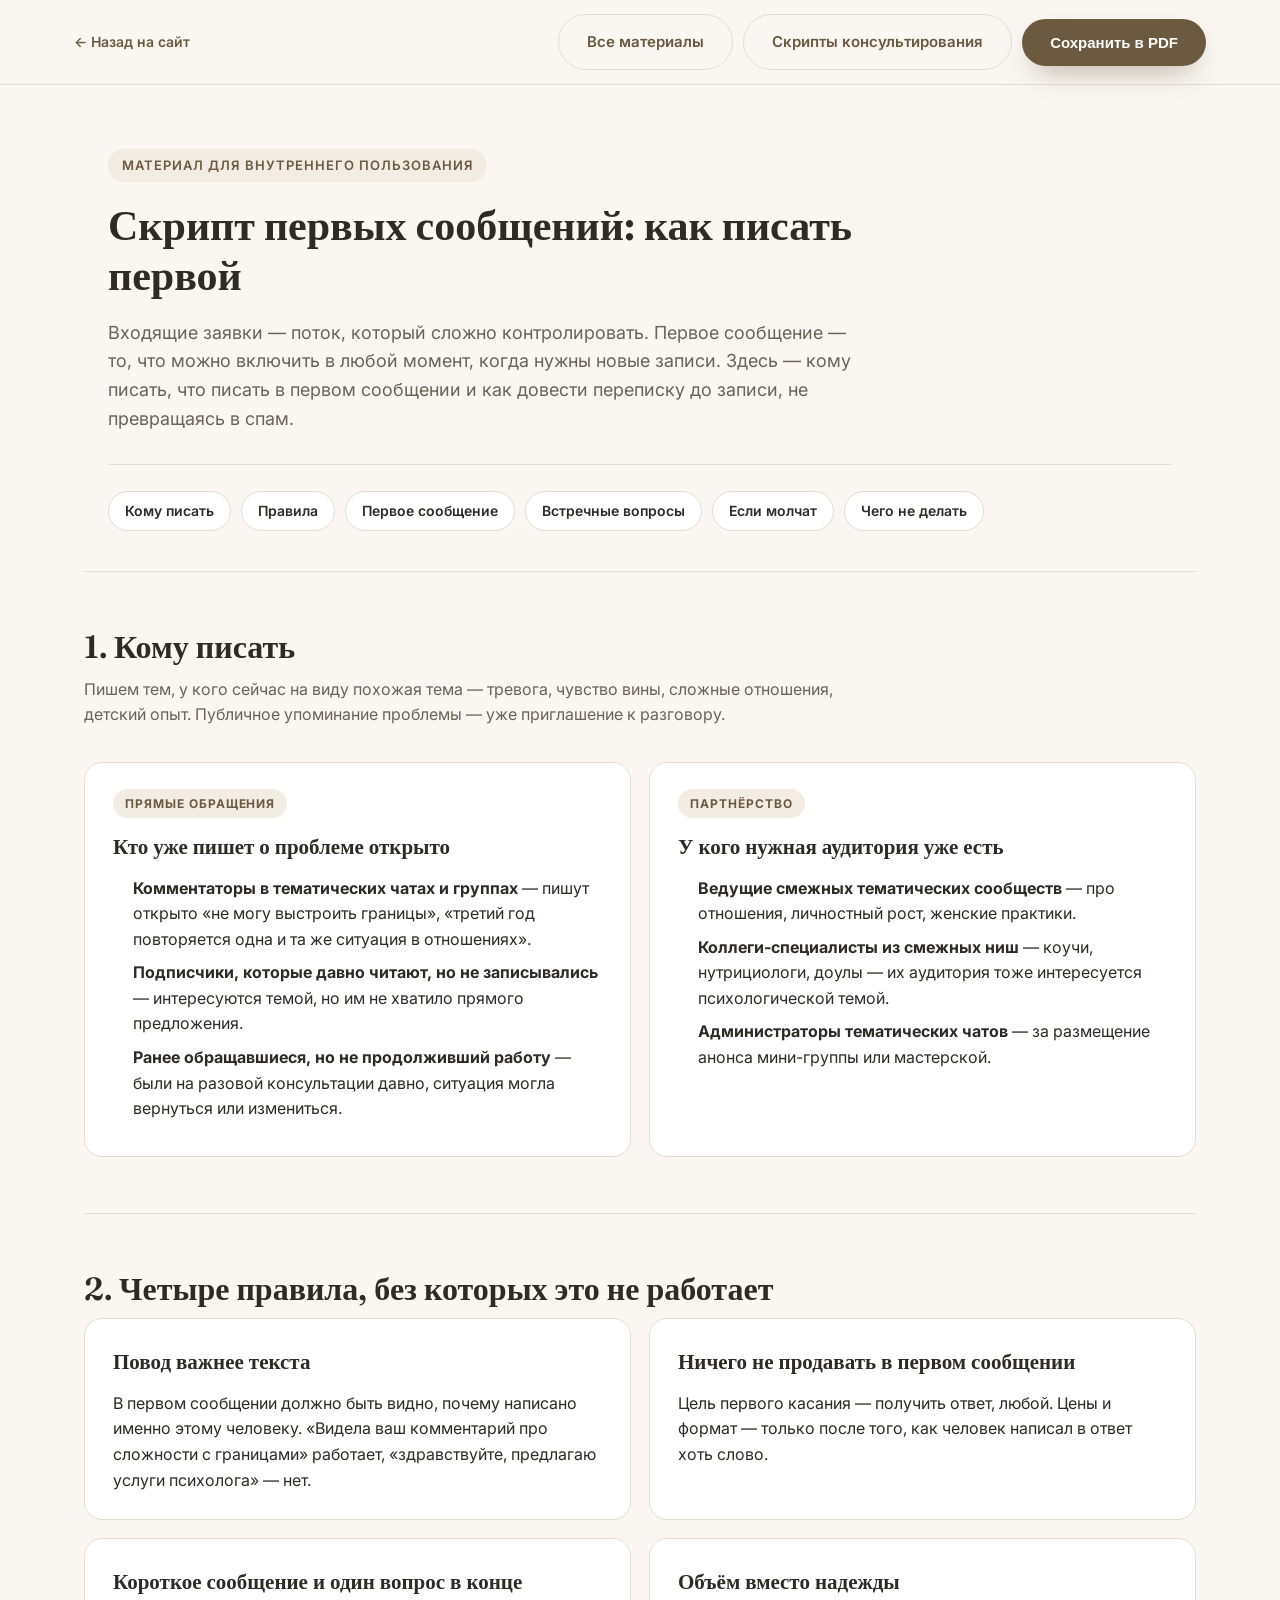
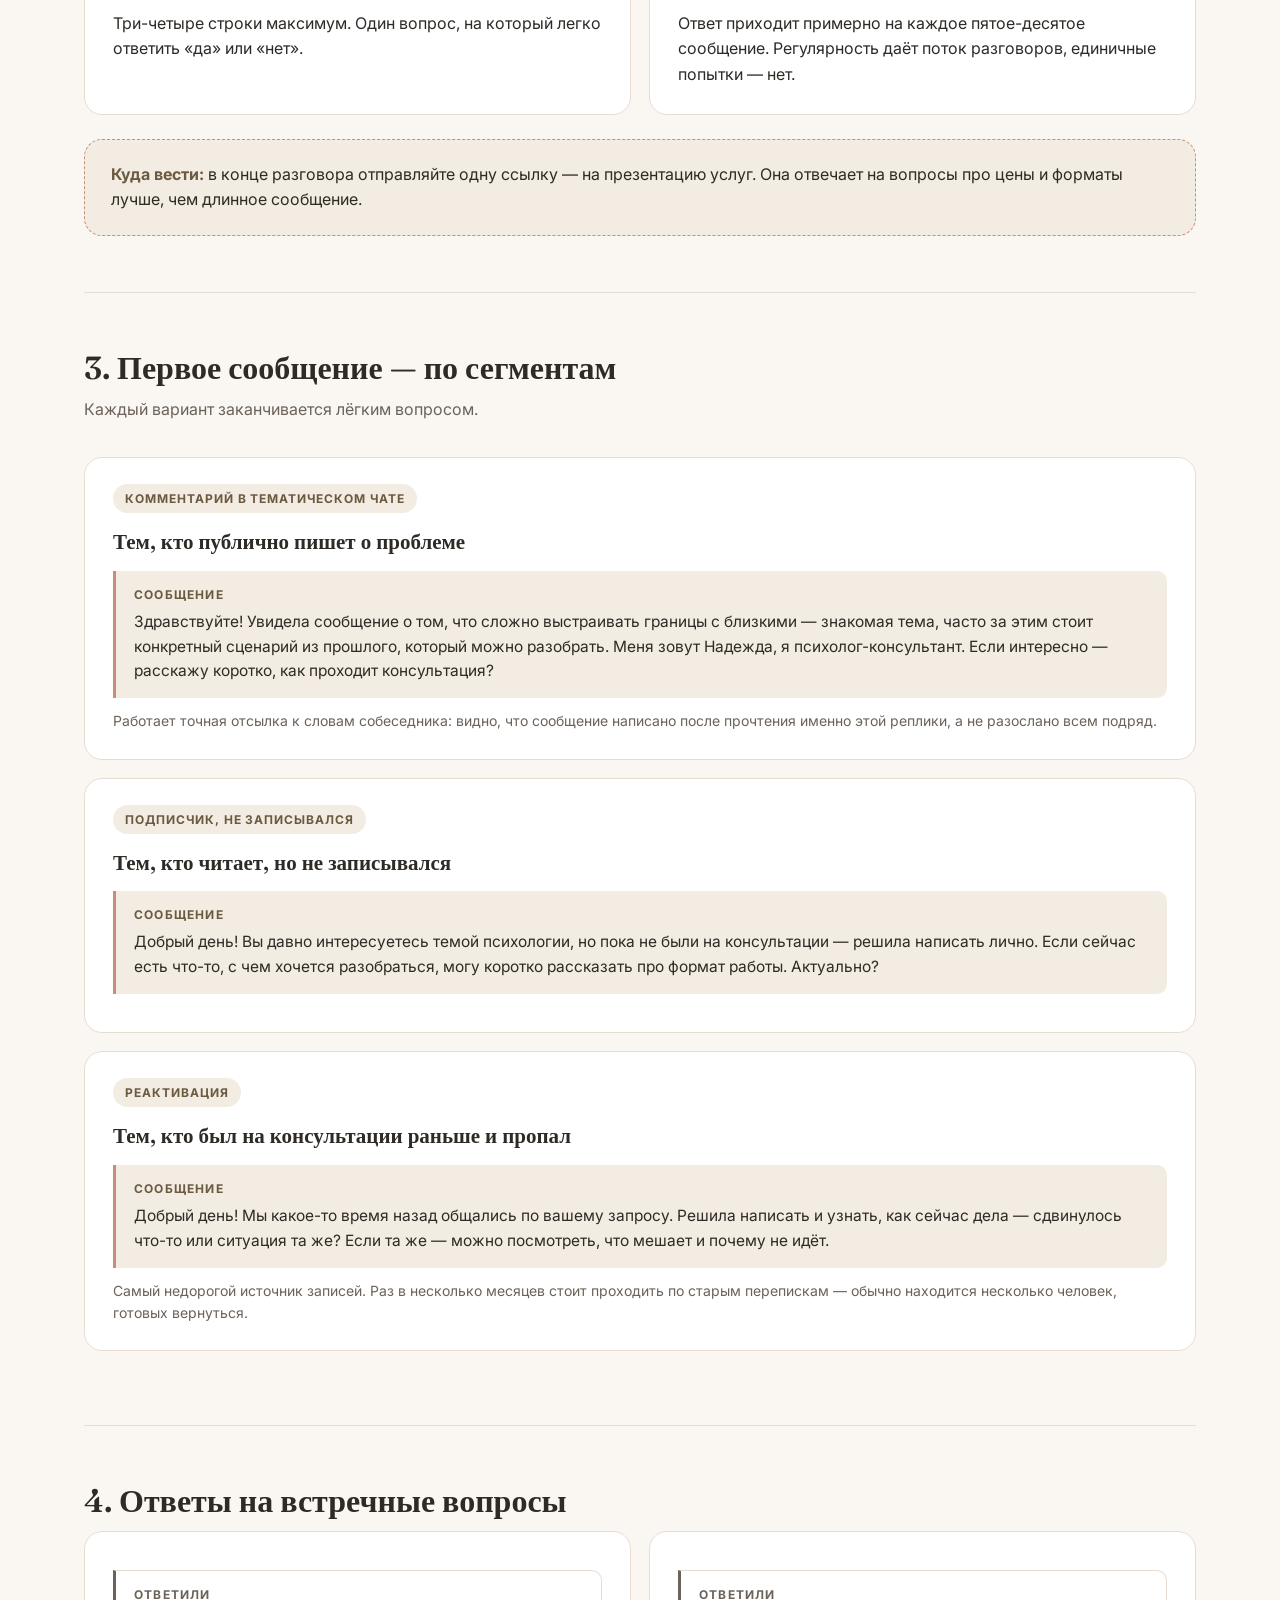
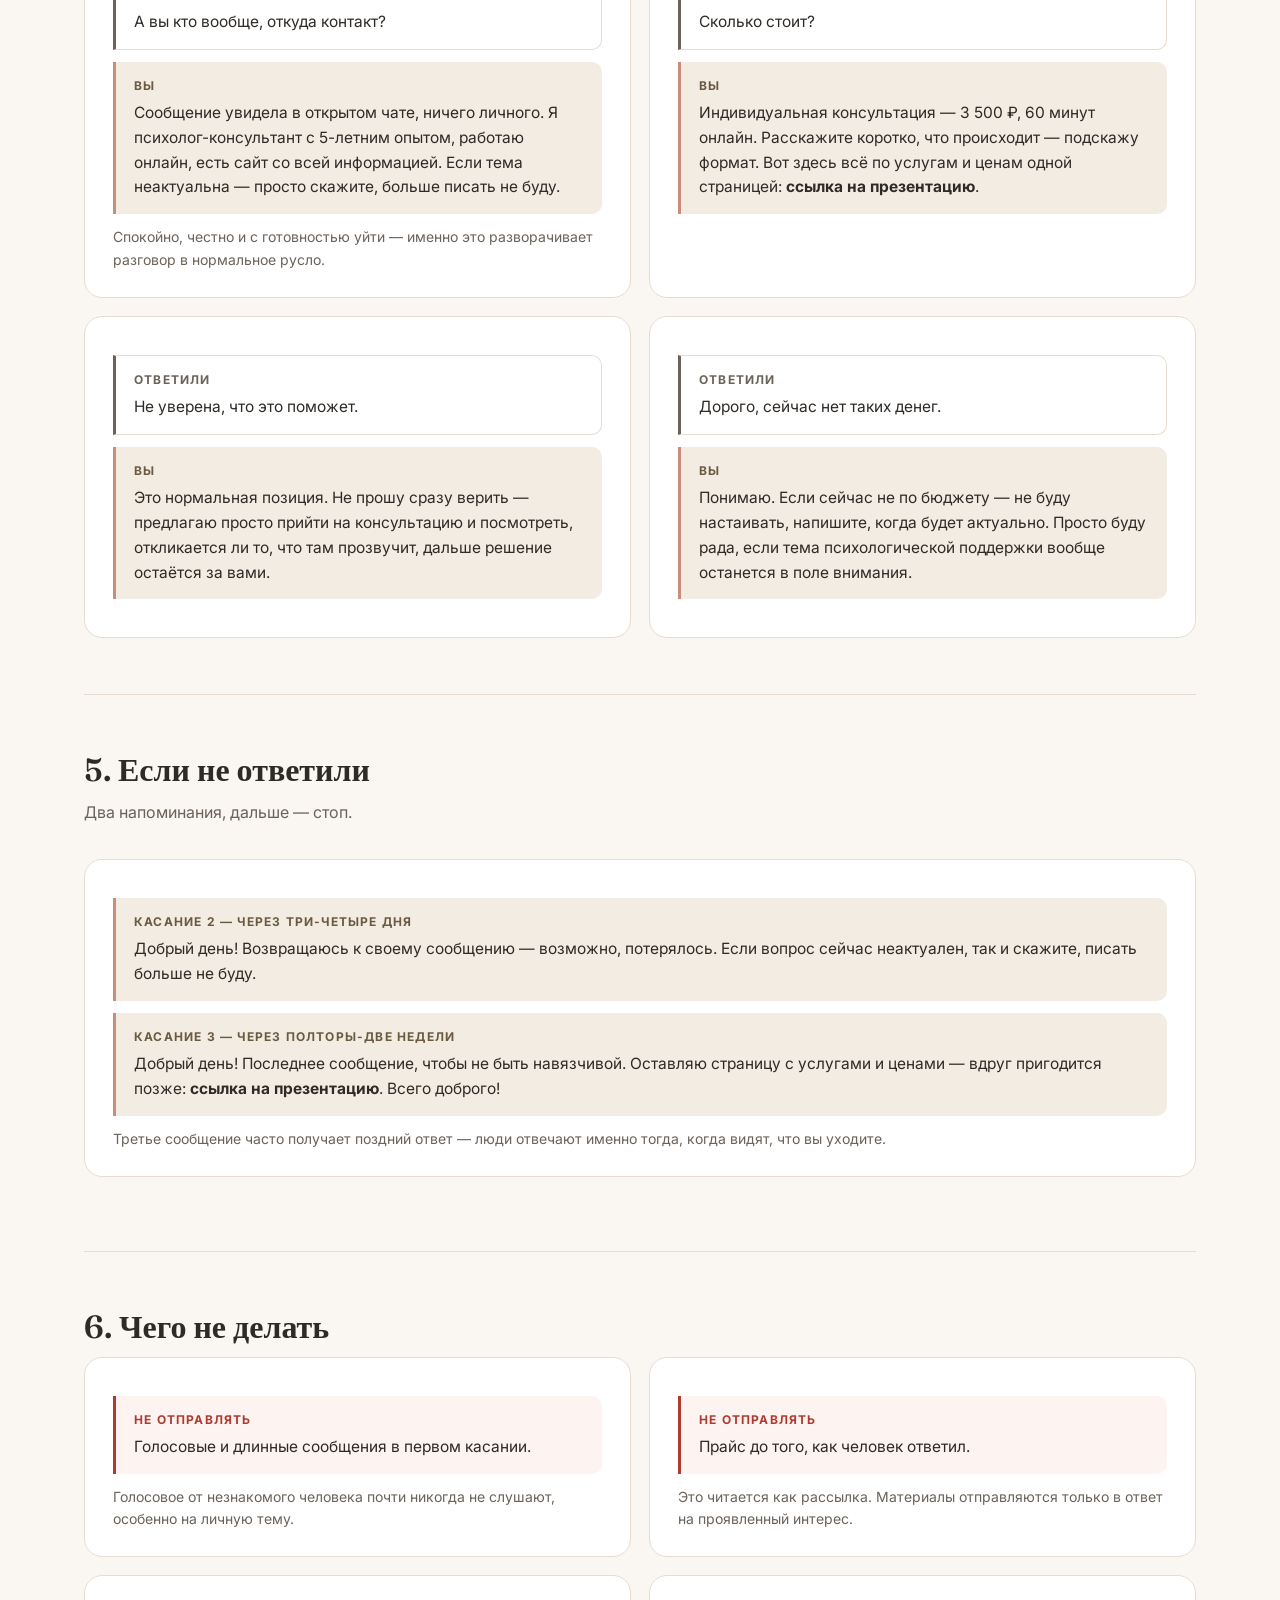
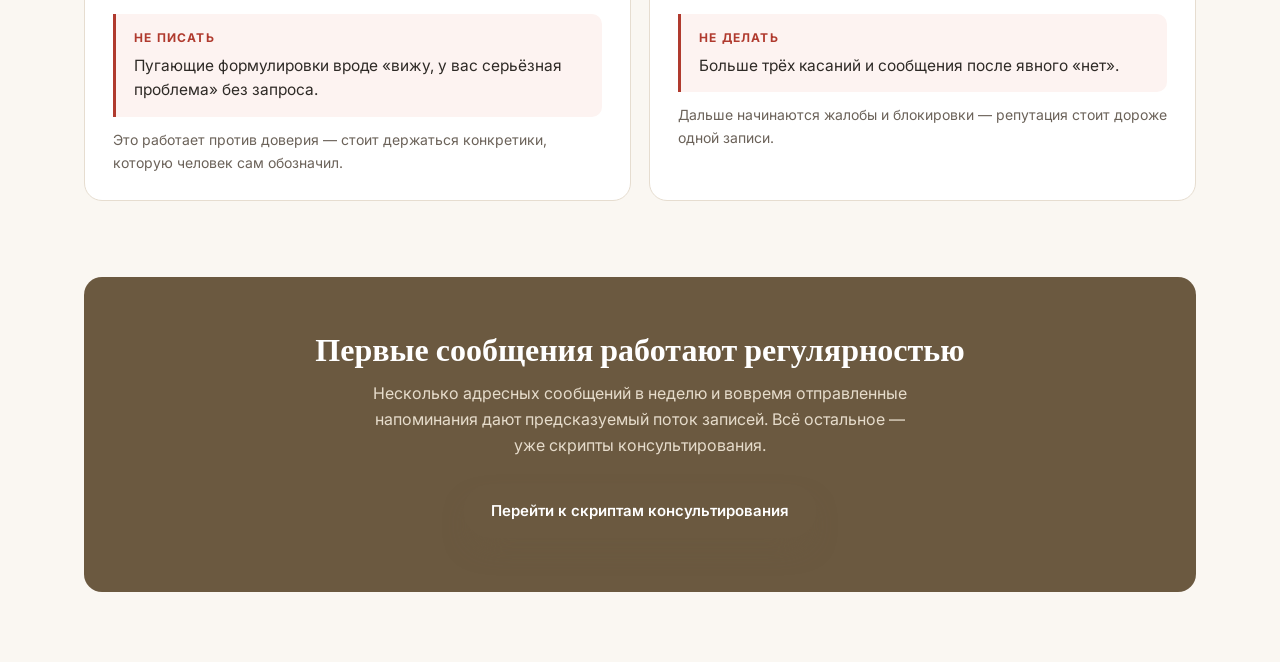
==== outreach.html @ 78e0a33e "init: landing for Надежда, психолог-консультант" ====
<!DOCTYPE html>
<html lang="ru">
<head>
<meta charset="UTF-8">
<meta name="viewport" content="width=device-width, initial-scale=1.0">
<title>Скрипт первых сообщений — Надежда, психолог</title>
<meta name="description" content="Как писать первой потенциальным клиентам: кому писать, первое сообщение, ответы на встречные вопросы, цепочка касаний.">
<meta name="robots" content="noindex">
<link rel="preconnect" href="https://fonts.googleapis.com">
<link rel="preconnect" href="https://fonts.gstatic.com" crossorigin>
<link href="https://fonts.googleapis.com/css2?family=Fraunces:wght@500;600;700&family=Inter:wght@400;500;600;700;800&display=swap" rel="stylesheet">
<link rel="stylesheet" href="styles.css">
<link rel="stylesheet" href="materials.css">
</head>
<body>

<div class="doc-bar">
  <div class="doc-bar__inner">
    <a href="index.html" class="doc-bar__back">← <span>Назад на сайт</span></a>
    <div class="doc-bar__actions">
      <a href="materials.html" class="btn btn--ghost">Все материалы</a>
      <a href="scripts.html" class="btn btn--ghost">Скрипты консультирования</a>
      <button class="btn btn--primary" onclick="window.print()">Сохранить в PDF</button>
    </div>
  </div>
</div>

<div class="container">

  <section class="doc-hero">
    <p class="eyebrow">Материал для внутреннего пользования</p>
    <h1>Скрипт первых сообщений: как писать первой</h1>
    <p class="doc-hero__lead">Входящие заявки — поток, который сложно контролировать. Первое сообщение — то, что можно включить в любой момент, когда нужны новые записи. Здесь — кому писать, что писать в первом сообщении и как довести переписку до записи, не превращаясь в спам.</p>
    <nav class="toc">
      <a href="#who">Кому писать</a>
      <a href="#rules">Правила</a>
      <a href="#first">Первое сообщение</a>
      <a href="#answers">Встречные вопросы</a>
      <a href="#followup">Если молчат</a>
      <a href="#stop">Чего не делать</a>
    </nav>
  </section>

  <section class="doc-section" id="who">
    <h2>1. Кому писать</h2>
    <p class="doc-section__lead">Пишем тем, у кого сейчас на виду похожая тема — тревога, чувство вины, сложные отношения, детский опыт. Публичное упоминание проблемы — уже приглашение к разговору.</p>

    <div class="grid-2">
      <div class="card">
        <span class="tag">Прямые обращения</span>
        <p class="card__title">Кто уже пишет о проблеме открыто</p>
        <ul class="ul">
          <li><b>Комментаторы в тематических чатах и группах</b> — пишут открыто «не могу выстроить границы», «третий год повторяется одна и та же ситуация в отношениях».</li>
          <li><b>Подписчики, которые давно читают, но не записывались</b> — интересуются темой, но им не хватило прямого предложения.</li>
          <li><b>Ранее обращавшиеся, но не продолживший работу</b> — были на разовой консультации давно, ситуация могла вернуться или измениться.</li>
        </ul>
      </div>
      <div class="card">
        <span class="tag">Партнёрство</span>
        <p class="card__title">У кого нужная аудитория уже есть</p>
        <ul class="ul">
          <li><b>Ведущие смежных тематических сообществ</b> — про отношения, личностный рост, женские практики.</li>
          <li><b>Коллеги-специалисты из смежных ниш</b> — коучи, нутрициологи, доулы — их аудитория тоже интересуется психологической темой.</li>
          <li><b>Администраторы тематических чатов</b> — за размещение анонса мини-группы или мастерской.</li>
        </ul>
      </div>
    </div>
  </section>

  <section class="doc-section" id="rules">
    <h2>2. Четыре правила, без которых это не работает</h2>
    <div class="grid-2">
      <div class="card">
        <p class="card__title">Повод важнее текста</p>
        <p>В первом сообщении должно быть видно, почему написано именно этому человеку. «Видела ваш комментарий про сложности с границами» работает, «здравствуйте, предлагаю услуги психолога» — нет.</p>
      </div>
      <div class="card">
        <p class="card__title">Ничего не продавать в первом сообщении</p>
        <p>Цель первого касания — получить ответ, любой. Цены и формат — только после того, как человек написал в ответ хоть слово.</p>
      </div>
      <div class="card">
        <p class="card__title">Короткое сообщение и один вопрос в конце</p>
        <p>Три-четыре строки максимум. Один вопрос, на который легко ответить «да» или «нет».</p>
      </div>
      <div class="card">
        <p class="card__title">Объём вместо надежды</p>
        <p>Ответ приходит примерно на каждое пятое-десятое сообщение. Регулярность даёт поток разговоров, единичные попытки — нет.</p>
      </div>
    </div>
    <div class="tip">
      <strong>Куда вести:</strong> в конце разговора отправляйте одну ссылку — на презентацию услуг. Она отвечает на вопросы про цены и форматы лучше, чем длинное сообщение.
    </div>
  </section>

  <section class="doc-section" id="first">
    <h2>3. Первое сообщение — по сегментам</h2>
    <p class="doc-section__lead">Каждый вариант заканчивается лёгким вопросом.</p>

    <div class="card">
      <span class="tag">Комментарий в тематическом чате</span>
      <p class="card__title">Тем, кто публично пишет о проблеме</p>
      <div class="say">
        <span class="say__who">Сообщение</span>
        Здравствуйте! Увидела сообщение о том, что сложно выстраивать границы с близкими — знакомая тема, часто за этим стоит конкретный сценарий из прошлого, который можно разобрать. Меня зовут Надежда, я психолог-консультант. Если интересно — расскажу коротко, как проходит консультация?
      </div>
      <p class="card__note">Работает точная отсылка к словам собеседника: видно, что сообщение написано после прочтения именно этой реплики, а не разослано всем подряд.</p>
    </div>

    <div class="card">
      <span class="tag">Подписчик, не записывался</span>
      <p class="card__title">Тем, кто читает, но не записывался</p>
      <div class="say">
        <span class="say__who">Сообщение</span>
        Добрый день! Вы давно интересуетесь темой психологии, но пока не были на консультации — решила написать лично. Если сейчас есть что-то, с чем хочется разобраться, могу коротко рассказать про формат работы. Актуально?
      </div>
    </div>

    <div class="card">
      <span class="tag">Реактивация</span>
      <p class="card__title">Тем, кто был на консультации раньше и пропал</p>
      <div class="say">
        <span class="say__who">Сообщение</span>
        Добрый день! Мы какое-то время назад общались по вашему запросу. Решила написать и узнать, как сейчас дела — сдвинулось что-то или ситуация та же? Если та же — можно посмотреть, что мешает и почему не идёт.
      </div>
      <p class="card__note">Самый недорогой источник записей. Раз в несколько месяцев стоит проходить по старым перепискам — обычно находится несколько человек, готовых вернуться.</p>
    </div>
  </section>

  <section class="doc-section" id="answers">
    <h2>4. Ответы на встречные вопросы</h2>

    <div class="grid-2">
      <div class="card">
        <div class="say say--client"><span class="say__who">Ответили</span>А вы кто вообще, откуда контакт?</div>
        <div class="say">
          <span class="say__who">Вы</span>
          Сообщение увидела в открытом чате, ничего личного. Я психолог-консультант с 5-летним опытом, работаю онлайн, есть сайт со всей информацией. Если тема неактуальна — просто скажите, больше писать не буду.
        </div>
        <p class="card__note">Спокойно, честно и с готовностью уйти — именно это разворачивает разговор в нормальное русло.</p>
      </div>
      <div class="card">
        <div class="say say--client"><span class="say__who">Ответили</span>Сколько стоит?</div>
        <div class="say">
          <span class="say__who">Вы</span>
          Индивидуальная консультация — 3 500 ₽, 60 минут онлайн. Расскажите коротко, что происходит — подскажу формат. Вот здесь всё по услугам и ценам одной страницей: <b>ссылка на презентацию</b>.
        </div>
      </div>
      <div class="card">
        <div class="say say--client"><span class="say__who">Ответили</span>Не уверена, что это поможет.</div>
        <div class="say">
          <span class="say__who">Вы</span>
          Это нормальная позиция. Не прошу сразу верить — предлагаю просто прийти на консультацию и посмотреть, откликается ли то, что там прозвучит, дальше решение остаётся за вами.
        </div>
      </div>
      <div class="card">
        <div class="say say--client"><span class="say__who">Ответили</span>Дорого, сейчас нет таких денег.</div>
        <div class="say">
          <span class="say__who">Вы</span>
          Понимаю. Если сейчас не по бюджету — не буду настаивать, напишите, когда будет актуально. Просто буду рада, если тема психологической поддержки вообще останется в поле внимания.
        </div>
      </div>
    </div>
  </section>

  <section class="doc-section" id="followup">
    <h2>5. Если не ответили</h2>
    <p class="doc-section__lead">Два напоминания, дальше — стоп.</p>

    <div class="card">
      <div class="say">
        <span class="say__who">Касание 2 — через три-четыре дня</span>
        Добрый день! Возвращаюсь к своему сообщению — возможно, потерялось. Если вопрос сейчас неактуален, так и скажите, писать больше не буду.
      </div>
      <div class="say">
        <span class="say__who">Касание 3 — через полторы-две недели</span>
        Добрый день! Последнее сообщение, чтобы не быть навязчивой. Оставляю страницу с услугами и ценами — вдруг пригодится позже: <b>ссылка на презентацию</b>. Всего доброго!
      </div>
      <p class="card__note">Третье сообщение часто получает поздний ответ — люди отвечают именно тогда, когда видят, что вы уходите.</p>
    </div>
  </section>

  <section class="doc-section" id="stop">
    <h2>6. Чего не делать</h2>
    <div class="grid-2">
      <div class="card">
        <div class="say say--stop"><span class="say__who">Не отправлять</span>Голосовые и длинные сообщения в первом касании.</div>
        <p class="card__note">Голосовое от незнакомого человека почти никогда не слушают, особенно на личную тему.</p>
      </div>
      <div class="card">
        <div class="say say--stop"><span class="say__who">Не отправлять</span>Прайс до того, как человек ответил.</div>
        <p class="card__note">Это читается как рассылка. Материалы отправляются только в ответ на проявленный интерес.</p>
      </div>
      <div class="card">
        <div class="say say--stop"><span class="say__who">Не писать</span>Пугающие формулировки вроде «вижу, у вас серьёзная проблема» без запроса.</div>
        <p class="card__note">Это работает против доверия — стоит держаться конкретики, которую человек сам обозначил.</p>
      </div>
      <div class="card">
        <div class="say say--stop"><span class="say__who">Не делать</span>Больше трёх касаний и сообщения после явного «нет».</div>
        <p class="card__note">Дальше начинаются жалобы и блокировки — репутация стоит дороже одной записи.</p>
      </div>
    </div>
  </section>

  <div class="cta-final">
    <h2>Первые сообщения работают регулярностью</h2>
    <p>Несколько адресных сообщений в неделю и вовремя отправленные напоминания дают предсказуемый поток записей. Всё остальное — уже скрипты консультирования.</p>
    <a href="scripts.html" class="btn btn--primary btn--lg">Перейти к скриптам консультирования</a>
  </div>

</div>

</body>
</html>
---- styles.css ----
/* ===== Base ===== */
:root {
  --clr-bg: #faf7f2;
  --clr-bg-alt: #f2ece2;
  --clr-surface: #ffffff;
  --clr-text: #2e2a26;
  --clr-text-soft: #6b6259;
  --clr-border: #e6ddd0;
  --clr-accent: #8a7256;
  --clr-accent-dark: #6b5940;
  --clr-accent-soft: #efe6d8;
  --clr-rose: #c98d7a;
  --clr-rose-soft: #f5e6e0;
  --font-head: 'Fraunces', serif;
  --font-body: 'Inter', sans-serif;
  --radius: 18px;
  --shadow: 0 20px 50px -25px rgba(46, 42, 38, 0.25);
}

* { box-sizing: border-box; }
html { scroll-behavior: smooth; }
body {
  margin: 0;
  font-family: var(--font-body);
  background: var(--clr-bg);
  color: var(--clr-text);
  line-height: 1.6;
  -webkit-font-smoothing: antialiased;
}
img { max-width: 100%; display: block; }
a { color: inherit; text-decoration: none; }
ul { margin: 0; padding: 0; list-style: none; }
h1, h2, h3, h4 { font-family: var(--font-head); font-weight: 600; margin: 0; line-height: 1.2; }
p { margin: 0; }
.container { max-width: 1160px; margin: 0 auto; padding: 0 24px; }
section { padding: 96px 0; }
.section-tag {
  display: inline-block;
  font-size: 13px;
  letter-spacing: .08em;
  text-transform: uppercase;
  color: var(--clr-accent-dark);
  background: var(--clr-accent-soft);
  padding: 6px 14px;
  border-radius: 999px;
  margin-bottom: 18px;
  font-weight: 600;
}
.section-head { max-width: 680px; margin: 0 auto 56px; text-align: center; }
.section-head h2 { font-size: clamp(28px, 3.4vw, 40px); margin-bottom: 14px; }
.section-head p { color: var(--clr-text-soft); font-size: 17px; }

.btn {
  display: inline-flex;
  align-items: center;
  justify-content: center;
  gap: 8px;
  padding: 15px 28px;
  border-radius: 999px;
  font-weight: 600;
  font-size: 15px;
  cursor: pointer;
  border: none;
  transition: transform .18s ease, box-shadow .18s ease, background .18s ease;
  white-space: nowrap;
}
.btn--primary { background: var(--clr-accent-dark); color: #fff; box-shadow: 0 14px 30px -12px rgba(107, 89, 64, .55); }
.btn--primary:hover { transform: translateY(-2px); box-shadow: 0 18px 36px -12px rgba(107, 89, 64, .6); }
.btn--ghost { background: transparent; color: var(--clr-accent-dark); border: 1.5px solid var(--clr-border); }
.btn--ghost:hover { border-color: var(--clr-accent-dark); }
.btn--block { width: 100%; }

/* ===== Header ===== */
.header {
  position: sticky;
  top: 0;
  z-index: 100;
  background: rgba(250, 247, 242, .85);
  backdrop-filter: blur(10px);
  border-bottom: 1px solid transparent;
  transition: border-color .2s ease, box-shadow .2s ease;
}
.header.scrolled { border-color: var(--clr-border); box-shadow: 0 8px 24px -20px rgba(0,0,0,.3); }
.header__inner {
  display: flex;
  align-items: center;
  justify-content: space-between;
  gap: 24px;
  min-width: 0;
  padding: 18px 24px;
}
.logo { flex-shrink: 0; font-family: var(--font-head); font-size: 21px; font-weight: 600; }
.logo span { color: var(--clr-accent-dark); }
.nav { display: flex; align-items: center; gap: 28px; }
.nav a { font-size: 15px; color: var(--clr-text-soft); white-space: nowrap; transition: color .15s ease; }
.nav a:hover { color: var(--clr-accent-dark); }
.header__actions { display: flex; align-items: center; gap: 16px; flex-shrink: 0; }
.header__phone { font-size: 15px; font-weight: 600; white-space: nowrap; }
.burger {
  display: none;
  flex-direction: column;
  gap: 5px;
  background: none;
  border: none;
  cursor: pointer;
  padding: 6px;
}
.burger span { width: 24px; height: 2px; background: var(--clr-text); transition: transform .2s ease, opacity .2s ease; }
.burger.is-open span:nth-child(1) { transform: translateY(7px) rotate(45deg); }
.burger.is-open span:nth-child(2) { opacity: 0; }
.burger.is-open span:nth-child(3) { transform: translateY(-7px) rotate(-45deg); }

/* ===== Hero ===== */
.hero { padding: 76px 0 100px; overflow: hidden; }
.hero__grid { display: grid; grid-template-columns: 1.1fr .9fr; gap: 64px; align-items: center; }
.hero__eyebrow {
  display: inline-flex;
  align-items: center;
  gap: 8px;
  font-size: 13px;
  font-weight: 600;
  color: var(--clr-accent-dark);
  background: var(--clr-accent-soft);
  padding: 7px 16px;
  border-radius: 999px;
  margin-bottom: 22px;
}
.hero h1 { font-size: clamp(34px, 4.6vw, 54px); margin-bottom: 22px; }
.hero h1 em { font-style: normal; color: var(--clr-accent-dark); }
.hero__lead { font-size: 18px; color: var(--clr-text-soft); max-width: 520px; margin-bottom: 34px; }
.hero__cta { display: flex; gap: 14px; flex-wrap: wrap; margin-bottom: 44px; }
.hero__stats { display: flex; gap: 40px; flex-wrap: wrap; }
.hero__stat b { display: block; font-family: var(--font-head); font-size: 30px; color: var(--clr-accent-dark); }
.hero__stat span { font-size: 14px; color: var(--clr-text-soft); }

.hero__card {
  background: var(--clr-surface);
  border-radius: 24px;
  padding: 8px;
  box-shadow: var(--shadow);
  position: relative;
}
.hero__card img { border-radius: 18px; width: 100%; height: 480px; object-fit: cover; }
.hero__badge {
  position: absolute;
  bottom: 26px;
  left: 26px;
  right: 26px;
  background: rgba(255,255,255,.92);
  backdrop-filter: blur(6px);
  border-radius: 16px;
  padding: 16px 18px;
  display: flex;
  gap: 14px;
  align-items: center;
  box-shadow: 0 12px 30px -18px rgba(0,0,0,.4);
}
.hero__badge .ico {
  width: 42px; height: 42px; border-radius: 12px; flex-shrink: 0;
  background: var(--clr-accent-soft); display: flex; align-items: center; justify-content: center;
}
.hero__badge .ico svg { width: 22px; height: 22px; color: var(--clr-accent-dark); }
.hero__badge strong { display: block; font-size: 14px; }
.hero__badge small { color: var(--clr-text-soft); font-size: 13px; }

/* ===== Advantages ===== */
.adv-grid { display: grid; grid-template-columns: repeat(4, 1fr); gap: 22px; }
.adv {
  background: var(--clr-surface);
  border: 1px solid var(--clr-border);
  border-radius: var(--radius);
  padding: 30px 26px;
}
.adv .ico {
  width: 50px; height: 50px; border-radius: 14px;
  background: var(--clr-accent-soft);
  display: flex; align-items: center; justify-content: center;
  margin-bottom: 18px;
}
.adv .ico svg { width: 24px; height: 24px; color: var(--clr-accent-dark); }
.adv h3 { font-size: 18px; margin-bottom: 10px; }
.adv p { color: var(--clr-text-soft); font-size: 14.5px; }

/* ===== About ===== */
.about { background: var(--clr-bg-alt); }
.about__grid { display: grid; grid-template-columns: .8fr 1.2fr; gap: 60px; align-items: center; }
.about__photo { border-radius: 24px; overflow: hidden; box-shadow: var(--shadow); }
.about__photo img { height: 460px; object-fit: cover; }
.about h2 { font-size: clamp(26px, 3vw, 36px); margin-bottom: 18px; }
.about p { color: var(--clr-text-soft); font-size: 16px; margin-bottom: 16px; }
.cred-list { margin-top: 26px; display: grid; gap: 14px; }
.cred-item { display: flex; gap: 14px; align-items: flex-start; background: var(--clr-surface); border: 1px solid var(--clr-border); border-radius: 14px; padding: 16px 18px; }
.cred-item .ico { width: 34px; height: 34px; border-radius: 10px; background: var(--clr-accent-soft); display: flex; align-items: center; justify-content: center; flex-shrink: 0; }
.cred-item .ico svg { width: 18px; height: 18px; color: var(--clr-accent-dark); }
.cred-item span { font-size: 14.5px; color: var(--clr-text); }

/* ===== Themes ===== */
.themes-grid { display: grid; grid-template-columns: repeat(4, 1fr); gap: 14px; }
.theme-chip {
  background: var(--clr-surface);
  border: 1px solid var(--clr-border);
  border-radius: 14px;
  padding: 18px;
  text-align: center;
  font-size: 14.5px;
  font-weight: 500;
  transition: border-color .15s ease, transform .15s ease;
}
.theme-chip:hover { border-color: var(--clr-accent); transform: translateY(-3px); }

/* ===== Services ===== */
.services { background: var(--clr-bg-alt); }
.srv-grid { display: grid; grid-template-columns: repeat(2, 1fr); gap: 22px; }
.srv {
  background: var(--clr-surface);
  border-radius: var(--radius);
  border: 1px solid var(--clr-border);
  padding: 30px;
  display: flex;
  flex-direction: column;
  gap: 12px;
}
.srv.is-featured { border-color: var(--clr-accent); background: linear-gradient(180deg, #fff, var(--clr-rose-soft)); position: relative; }
.srv.is-featured::before {
  content: 'Популярно';
  position: absolute; top: -12px; left: 26px;
  background: var(--clr-rose); color: #fff; font-size: 12px; font-weight: 600;
  padding: 5px 14px; border-radius: 999px;
}
.srv__top { display: flex; justify-content: space-between; align-items: flex-start; gap: 14px; }
.srv h3 { font-size: 19px; }
.srv__price { font-family: var(--font-head); font-size: 22px; color: var(--clr-accent-dark); white-space: nowrap; }
.srv__meta { font-size: 13.5px; color: var(--clr-text-soft); }
.srv p.desc { color: var(--clr-text-soft); font-size: 14.5px; }
.srv ul { display: grid; gap: 8px; margin-top: 4px; }
.srv ul li { font-size: 14px; color: var(--clr-text-soft); padding-left: 20px; position: relative; }
.srv ul li::before { content: ''; position: absolute; left: 0; top: 8px; width: 6px; height: 6px; border-radius: 50%; background: var(--clr-accent); }

/* ===== Packages ===== */
.pkg-grid { display: grid; grid-template-columns: repeat(2, 1fr); gap: 22px; }
.pkg {
  background: var(--clr-surface);
  border: 1px solid var(--clr-border);
  border-radius: var(--radius);
  padding: 30px;
  text-align: center;
}
.pkg h3 { font-size: 18px; margin-bottom: 6px; }
.pkg .price { font-family: var(--font-head); font-size: 32px; color: var(--clr-accent-dark); margin: 12px 0 4px; }
.pkg .save { font-size: 13.5px; color: var(--clr-rose); font-weight: 600; margin-bottom: 16px; }

/* ===== Groups ===== */
.groups { background: var(--clr-bg-alt); }
.group-grid { display: grid; grid-template-columns: repeat(2, 1fr); gap: 22px; }
.group-card { background: var(--clr-surface); border-radius: var(--radius); border: 1px solid var(--clr-border); padding: 30px; }
.group-card h3 { font-size: 19px; margin-bottom: 10px; }
.group-card p { color: var(--clr-text-soft); font-size: 14.5px; margin-bottom: 16px; }
.group-card .price-row { display: flex; justify-content: space-between; align-items: center; padding-top: 16px; border-top: 1px solid var(--clr-border); }
.group-card .price-row b { font-family: var(--font-head); font-size: 22px; color: var(--clr-accent-dark); }
.themes-inline { display: flex; flex-wrap: wrap; gap: 8px; margin-bottom: 16px; }
.themes-inline span { background: var(--clr-accent-soft); color: var(--clr-accent-dark); font-size: 12.5px; padding: 5px 12px; border-radius: 999px; }

/* ===== Program ===== */
.program {
  background: linear-gradient(135deg, var(--clr-accent-dark), #4d4030);
  color: #fff;
  border-radius: 28px;
  margin: 0 24px;
  padding: 64px 48px;
}
.program-wrap { max-width: 1160px; margin: 0 auto; }
.program__head { display: flex; justify-content: space-between; align-items: flex-end; gap: 24px; margin-bottom: 48px; flex-wrap: wrap; }
.program__head .section-tag { background: rgba(255,255,255,.14); color: #f4ead9; }
.program__head h2 { color: #fff; font-size: clamp(26px, 3vw, 36px); max-width: 560px; }
.program__price { text-align: right; }
.program__price b { font-family: var(--font-head); font-size: 34px; display: block; }
.program__price span { font-size: 14px; color: #d8ccb8; }
.program-steps { display: grid; grid-template-columns: repeat(4, 1fr); gap: 20px; margin-bottom: 40px; }
.p-step { background: rgba(255,255,255,.08); border: 1px solid rgba(255,255,255,.14); border-radius: 16px; padding: 24px 20px; }
.p-step .num { font-family: var(--font-head); font-size: 26px; color: #f0d9c0; margin-bottom: 12px; }
.p-step h4 { color: #fff; font-size: 16px; margin-bottom: 10px; }
.p-step ul { display: grid; gap: 6px; }
.p-step ul li { font-size: 13px; color: #d8ccb8; padding-left: 14px; position: relative; }
.p-step ul li::before { content: '—'; position: absolute; left: 0; }
.program__foot { display: flex; justify-content: space-between; align-items: center; gap: 24px; flex-wrap: wrap; }
.program__foot p { color: #d8ccb8; max-width: 520px; font-size: 14.5px; }

/* ===== Process ===== */
.process-grid { display: grid; grid-template-columns: repeat(5, 1fr); gap: 18px; }
.p-item { text-align: center; }
.p-item .circle {
  width: 56px; height: 56px; border-radius: 50%;
  background: var(--clr-accent-soft); color: var(--clr-accent-dark);
  display: flex; align-items: center; justify-content: center;
  font-family: var(--font-head); font-size: 20px; font-weight: 600;
  margin: 0 auto 16px;
}
.p-item h4 { font-size: 15.5px; margin-bottom: 8px; }
.p-item p { font-size: 13.5px; color: var(--clr-text-soft); }

/* ===== FAQ ===== */
.faq { background: var(--clr-bg-alt); }
.faq__list { max-width: 780px; margin: 0 auto; display: grid; gap: 12px; }
.faq__item {
  background: var(--clr-surface);
  border: 1px solid var(--clr-border);
  border-radius: 14px;
  padding: 6px 22px;
}
.faq__item summary {
  cursor: pointer;
  padding: 18px 0;
  font-weight: 600;
  font-size: 15.5px;
  list-style: none;
  display: flex;
  justify-content: space-between;
  align-items: center;
  gap: 16px;
}
.faq__item summary::-webkit-details-marker { display: none; }
.faq__item summary::after { content: '+'; font-size: 22px; color: var(--clr-accent-dark); flex-shrink: 0; transition: transform .2s ease; }
.faq__item[open] summary::after { transform: rotate(45deg); }
.faq__item p { padding-bottom: 20px; color: var(--clr-text-soft); font-size: 14.5px; }

/* ===== Form ===== */
.form-section { padding: 96px 0; }
.form-grid { display: grid; grid-template-columns: 1fr 1fr; gap: 40px; align-items: stretch; }
.form-card {
  background: var(--clr-surface);
  border: 1px solid var(--clr-border);
  border-radius: 24px;
  padding: 40px;
  box-shadow: var(--shadow);
}
.form-card h2 { font-size: 26px; margin-bottom: 10px; }
.form-card > p { color: var(--clr-text-soft); margin-bottom: 26px; font-size: 15px; }
.field { margin-bottom: 16px; }
.field label { display: block; font-size: 13.5px; font-weight: 600; margin-bottom: 7px; }
.field input, .field select, .field textarea {
  width: 100%;
  padding: 13px 16px;
  border-radius: 12px;
  border: 1.5px solid var(--clr-border);
  font-family: var(--font-body);
  font-size: 14.5px;
  background: var(--clr-bg);
  color: var(--clr-text);
}
.field input:focus, .field select:focus, .field textarea:focus { outline: none; border-color: var(--clr-accent); }
.field textarea { resize: vertical; min-height: 90px; }
.form-note { font-size: 12.5px; color: var(--clr-text-soft); margin-top: 14px; text-align: center; }
.map-wrap { border-radius: 24px; overflow: hidden; border: 1px solid var(--clr-border); box-shadow: var(--shadow); }
.map-wrap iframe { width: 100%; height: 100%; min-height: 420px; border: 0; }
.map-info { padding: 24px; background: var(--clr-surface); }
.map-info h3 { font-size: 17px; margin-bottom: 14px; }
.contact-line { display: flex; align-items: center; gap: 12px; padding: 8px 0; font-size: 14.5px; }
.contact-line .ico { width: 32px; height: 32px; border-radius: 9px; background: var(--clr-accent-soft); display: flex; align-items: center; justify-content: center; flex-shrink: 0; }
.contact-line .ico svg { width: 16px; height: 16px; color: var(--clr-accent-dark); }

/* ===== Footer ===== */
.footer { background: #2e2a26; color: #d8d1c6; padding: 64px 0 28px; }
.footer__grid { display: grid; grid-template-columns: 1.4fr 1fr 1fr; gap: 40px; margin-bottom: 40px; }
.footer .logo { color: #fff; margin-bottom: 14px; }
.footer .logo span { color: #e0c9a6; }
.footer p { color: #a89f92; font-size: 14px; max-width: 320px; }
.footer h4 { color: #fff; font-size: 15px; margin-bottom: 16px; }
.footer ul { display: grid; gap: 10px; }
.footer a { color: #a89f92; font-size: 14px; transition: color .15s ease; }
.footer a:hover { color: #fff; }
.footer__bottom { border-top: 1px solid rgba(255,255,255,.1); padding-top: 22px; display: flex; justify-content: space-between; gap: 16px; flex-wrap: wrap; font-size: 13px; color: #8a8175; }

/* ===== FAB ===== */
.fab {
  position: fixed;
  bottom: 26px;
  right: 26px;
  z-index: 90;
  width: 58px; height: 58px;
  border-radius: 50%;
  background: var(--clr-accent-dark);
  display: flex; align-items: center; justify-content: center;
  box-shadow: 0 14px 30px -12px rgba(107,89,64,.6);
  transition: transform .18s ease;
}
.fab:hover { transform: scale(1.06); }
.fab svg { width: 26px; height: 26px; color: #fff; }

/* ===== Reveal ===== */
.reveal { opacity: 0; transform: translateY(24px); transition: opacity .6s ease, transform .6s ease; }
.reveal.is-visible { opacity: 1; transform: translateY(0); }

/* ===== Breakpoints ===== */
@media (max-width: 1180px) {
  .nav { gap: 20px; }
  .nav a { font-size: 14px; }
}
@media (max-width: 1100px) {
  .nav { display: none; position: absolute; top: 100%; left: 0; right: 0; background: var(--clr-surface); flex-direction: column; align-items: stretch; padding: 12px 24px 20px; border-bottom: 1px solid var(--clr-border); gap: 4px; }
  .nav.is-open { display: flex; }
  .nav a { padding: 12px 0; border-bottom: 1px solid var(--clr-border); }
  .nav a:last-child { border-bottom: none; }
  .burger { display: flex; }
  .adv-grid { grid-template-columns: repeat(2, 1fr); }
  .themes-grid { grid-template-columns: repeat(2, 1fr); }
  .srv-grid, .pkg-grid, .group-grid { grid-template-columns: 1fr; }
  .process-grid { grid-template-columns: repeat(2, 1fr); }
  .program-steps { grid-template-columns: repeat(2, 1fr); }
  .footer__grid { grid-template-columns: 1fr 1fr; }
}
@media (max-width: 900px) {
  .hero__grid { grid-template-columns: 1fr; }
  .hero__card { order: -1; }
  .hero__card img { height: 340px; }
  .about__grid { grid-template-columns: 1fr; }
  .about__photo img { height: 320px; }
  .form-grid { grid-template-columns: 1fr; }
  .map-wrap iframe { min-height: 300px; }
  .program { margin: 0 16px; padding: 44px 26px; }
  .program__foot { flex-direction: column; align-items: flex-start; }
}
@media (max-width: 560px) {
  .header__phone { display: none; }
  .hero__stats { gap: 24px; }
  .adv-grid, .footer__grid { grid-template-columns: 1fr; }
  .process-grid, .program-steps { grid-template-columns: 1fr; }
  section { padding: 64px 0; }
  .form-card { padding: 26px; }
}
@media (max-width: 380px) {
  .logo .suffix { display: none; }
}
---- materials.css ----
/* Стили для материалов: скрипты продаж, презентация, аутрич */
:root {
  --border: var(--clr-border);
  --accent: var(--clr-accent);
  --accent-dark: var(--clr-accent-dark);
  --ink: var(--clr-text);
  --ink-soft: var(--clr-text-soft);
  --surface: var(--clr-surface);
  --bg-alt: var(--clr-bg-alt);
  --gold: var(--clr-rose);
}

.doc-bar {
  position: sticky;
  top: 0;
  z-index: 50;
  background: rgba(250, 247, 242, 0.94);
  backdrop-filter: blur(10px);
  border-bottom: 1px solid var(--border);
}
.doc-bar__inner {
  display: flex;
  align-items: center;
  justify-content: space-between;
  gap: 16px;
  padding: 14px 24px;
  max-width: 1180px;
  margin: 0 auto;
}
.doc-bar__back { font-weight: 600; font-size: 14px; color: var(--accent-dark); }
.doc-bar__back:hover { color: var(--accent); }
.doc-bar__actions { display: flex; gap: 10px; align-items: center; }

.doc-hero { padding: 64px 0 40px; max-width: 1160px; margin: 0 auto; padding-left: 24px; padding-right: 24px; }
.doc-hero h1 { font-size: 42px; max-width: 860px; margin-bottom: 18px; font-family: var(--font-head); }
.doc-hero__lead { font-size: 18px; color: var(--ink-soft); max-width: 760px; }

.toc {
  display: flex;
  flex-wrap: wrap;
  gap: 10px;
  margin-top: 30px;
  padding-top: 26px;
  border-top: 1px solid var(--border);
}
.toc a {
  font-size: 14px;
  font-weight: 600;
  padding: 8px 16px;
  border-radius: 999px;
  background: var(--surface);
  border: 1px solid var(--border);
  transition: all 0.2s ease;
}
.toc a:hover { border-color: var(--accent); color: var(--accent-dark); }

.container { max-width: 1160px; margin: 0 auto; padding: 0 24px; }

.doc-section { padding: 56px 0; border-top: 1px solid var(--border); }
.doc-section:first-of-type { border-top: none; }
.doc-section h2 { font-size: 32px; margin-bottom: 10px; font-family: var(--font-head); }
.doc-section__lead { color: var(--ink-soft); max-width: 780px; margin-bottom: 34px; }

.eyebrow {
  display: inline-block;
  font-size: 13px;
  letter-spacing: .08em;
  text-transform: uppercase;
  color: var(--accent-dark);
  background: var(--bg-alt);
  padding: 6px 14px;
  border-radius: 999px;
  margin-bottom: 18px;
  font-weight: 600;
}

.card {
  background: var(--surface);
  border: 1px solid var(--border);
  border-radius: 18px;
  padding: 26px 28px;
  margin-bottom: 18px;
}
.card__title {
  font-family: var(--font-head);
  font-size: 21px;
  font-weight: 600;
  margin-bottom: 12px;
}
.card__note { font-size: 14px; color: var(--ink-soft); margin-top: 12px; }
.card p + p { margin-top: 10px; }

.card__step {
  display: inline-flex;
  align-items: center;
  justify-content: center;
  width: 30px;
  height: 30px;
  border-radius: 50%;
  background: var(--accent-dark);
  color: #fff;
  font-size: 14px;
  font-weight: 700;
  font-family: var(--font-body);
  margin-right: 12px;
  flex: none;
}
.card__head { display: flex; align-items: center; margin-bottom: 14px; }
.card__head .card__title { margin-bottom: 0; }

.say {
  border-left: 3px solid var(--gold);
  background: var(--bg-alt);
  border-radius: 0 10px 10px 0;
  padding: 14px 18px;
  margin: 12px 0;
  font-size: 15.5px;
}
.say + .say { margin-top: 10px; }
.say__who {
  display: block;
  font-size: 12px;
  font-weight: 700;
  letter-spacing: 0.1em;
  text-transform: uppercase;
  color: var(--accent-dark);
  margin-bottom: 6px;
}
.say--client {
  border-left-color: var(--ink-soft);
  background: var(--surface);
  border: 1px solid var(--border);
  border-left: 3px solid var(--ink-soft);
}
.say--client .say__who { color: var(--ink-soft); }
.say--stop {
  border-left-color: #b03a2e;
  background: #fdf3f1;
}
.say--stop .say__who { color: #b03a2e; }

.ul { margin: 12px 0 0 20px; }
.ul li { margin-bottom: 8px; }
.ul li::marker { color: var(--accent-dark); }

.grid-2 { display: grid; grid-template-columns: repeat(2, 1fr); gap: 18px; }
.grid-2 .card { margin-bottom: 0; }
.grid-3 { display: grid; grid-template-columns: repeat(3, 1fr); gap: 18px; }
.grid-3 .card { margin-bottom: 0; }

.tag {
  display: inline-block;
  font-size: 12px;
  font-weight: 700;
  letter-spacing: 0.08em;
  text-transform: uppercase;
  color: var(--accent-dark);
  background: var(--bg-alt);
  border-radius: 999px;
  padding: 5px 12px;
  margin-bottom: 12px;
}

.tip {
  background: var(--bg-alt);
  border-radius: 18px;
  padding: 22px 26px;
  margin-top: 24px;
  border: 1px dashed var(--gold);
}
.tip strong { color: var(--accent-dark); }

.calc { width: 100%; border-collapse: collapse; margin-top: 16px; font-size: 15px; }
.calc td { padding: 12px 0; border-bottom: 1px solid var(--border); }
.calc td:last-child { text-align: right; font-weight: 600; white-space: nowrap; }
.calc tr:last-child td { border-bottom: none; font-size: 17px; padding-top: 16px; }
.calc tr:last-child td:last-child { color: var(--accent-dark); }

.pitch { text-align: center; padding: 70px 0 40px; }
.pitch h1 { font-size: 52px; margin: 14px auto 20px; max-width: 900px; font-family: var(--font-head); }
.pitch__lead { font-size: 19px; color: var(--ink-soft); max-width: 700px; margin: 0 auto 30px; }
.pitch__meta {
  display: flex;
  justify-content: center;
  flex-wrap: wrap;
  gap: 34px;
  padding-top: 28px;
  border-top: 1px solid var(--border);
  max-width: 800px;
  margin: 0 auto;
}
.pitch__meta div { text-align: center; }
.pitch__meta b { display: block; font-family: var(--font-head); font-size: 26px; color: var(--accent-dark); }
.pitch__meta span { font-size: 13px; color: var(--ink-soft); }

.offer {
  display: flex;
  justify-content: space-between;
  align-items: baseline;
  gap: 20px;
  padding: 18px 0;
  border-bottom: 1px solid var(--border);
}
.offer:last-child { border-bottom: none; }
.offer__name { font-weight: 600; }
.offer__desc { display: block; font-weight: 400; font-size: 14px; color: var(--ink-soft); margin-top: 4px; }
.offer__price { white-space: nowrap; font-family: var(--font-head); font-size: 20px; color: var(--accent-dark); }

.cta-final {
  background: var(--accent-dark);
  border-radius: 18px;
  padding: 54px 40px;
  text-align: center;
  margin: 20px 0 70px;
}
.cta-final h2 { color: #fff; font-size: 32px; margin-bottom: 12px; font-family: var(--font-head); }
.cta-final p { color: #e6dccb; max-width: 560px; margin: 0 auto 26px; }

.eyebrow--center { display: block; text-align: center; margin: 0 auto 14px; width: fit-content; }

@media (max-width: 560px) {
  .doc-bar__actions .btn--ghost { display: none; }
  .doc-bar__actions .btn { padding: 10px 16px; font-size: 14px; }
}

@media (max-width: 860px) {
  .grid-2, .grid-3 { grid-template-columns: 1fr; }
  .doc-hero h1 { font-size: 30px; }
  .pitch h1 { font-size: 34px; }
  .doc-section h2 { font-size: 25px; }
  .doc-bar__inner { padding: 12px 18px; }
  .doc-bar__back span { display: none; }
  .offer { flex-direction: column; gap: 6px; }
}

@media print {
  .doc-bar, .toc, .fab, .no-print { display: none !important; }
  body { background: #fff; font-size: 12pt; }
  .card, .tip, .say { break-inside: avoid; }
  .doc-section { padding: 22px 0; page-break-inside: auto; }
  .cta-final { background: #fff; border: 2px solid var(--ink); }
  .cta-final h2 { color: var(--ink); }
  .cta-final p { color: var(--ink-soft); }
  a { text-decoration: none; }
}

/* Хаб-страница материалов */
.hub-grid {
  display: grid;
  grid-template-columns: repeat(3, 1fr);
  gap: 22px;
  margin-top: 10px;
}
.hub-card {
  background: var(--surface);
  border: 1px solid var(--border);
  border-radius: 18px;
  padding: 30px 26px;
  display: flex;
  flex-direction: column;
  transition: border-color 0.2s ease, transform 0.2s ease;
}
.hub-card:hover { border-color: var(--accent); transform: translateY(-3px); }
.hub-card__num {
  font-family: var(--font-head);
  font-size: 15px;
  font-weight: 700;
  color: var(--accent-dark);
  margin-bottom: 14px;
}
.hub-card__title { font-family: var(--font-head); font-size: 23px; font-weight: 600; margin-bottom: 12px; }
.hub-card__lead { color: var(--ink-soft); font-size: 15px; flex: 1; margin-bottom: 22px; }
.hub-card__link {
  display: inline-flex;
  align-items: center;
  gap: 8px;
  font-weight: 600;
  color: var(--accent-dark);
  font-size: 15px;
}
.hub-card__link:hover { color: var(--accent); }

@media (max-width: 860px) {
  .hub-grid { grid-template-columns: 1fr; }
}
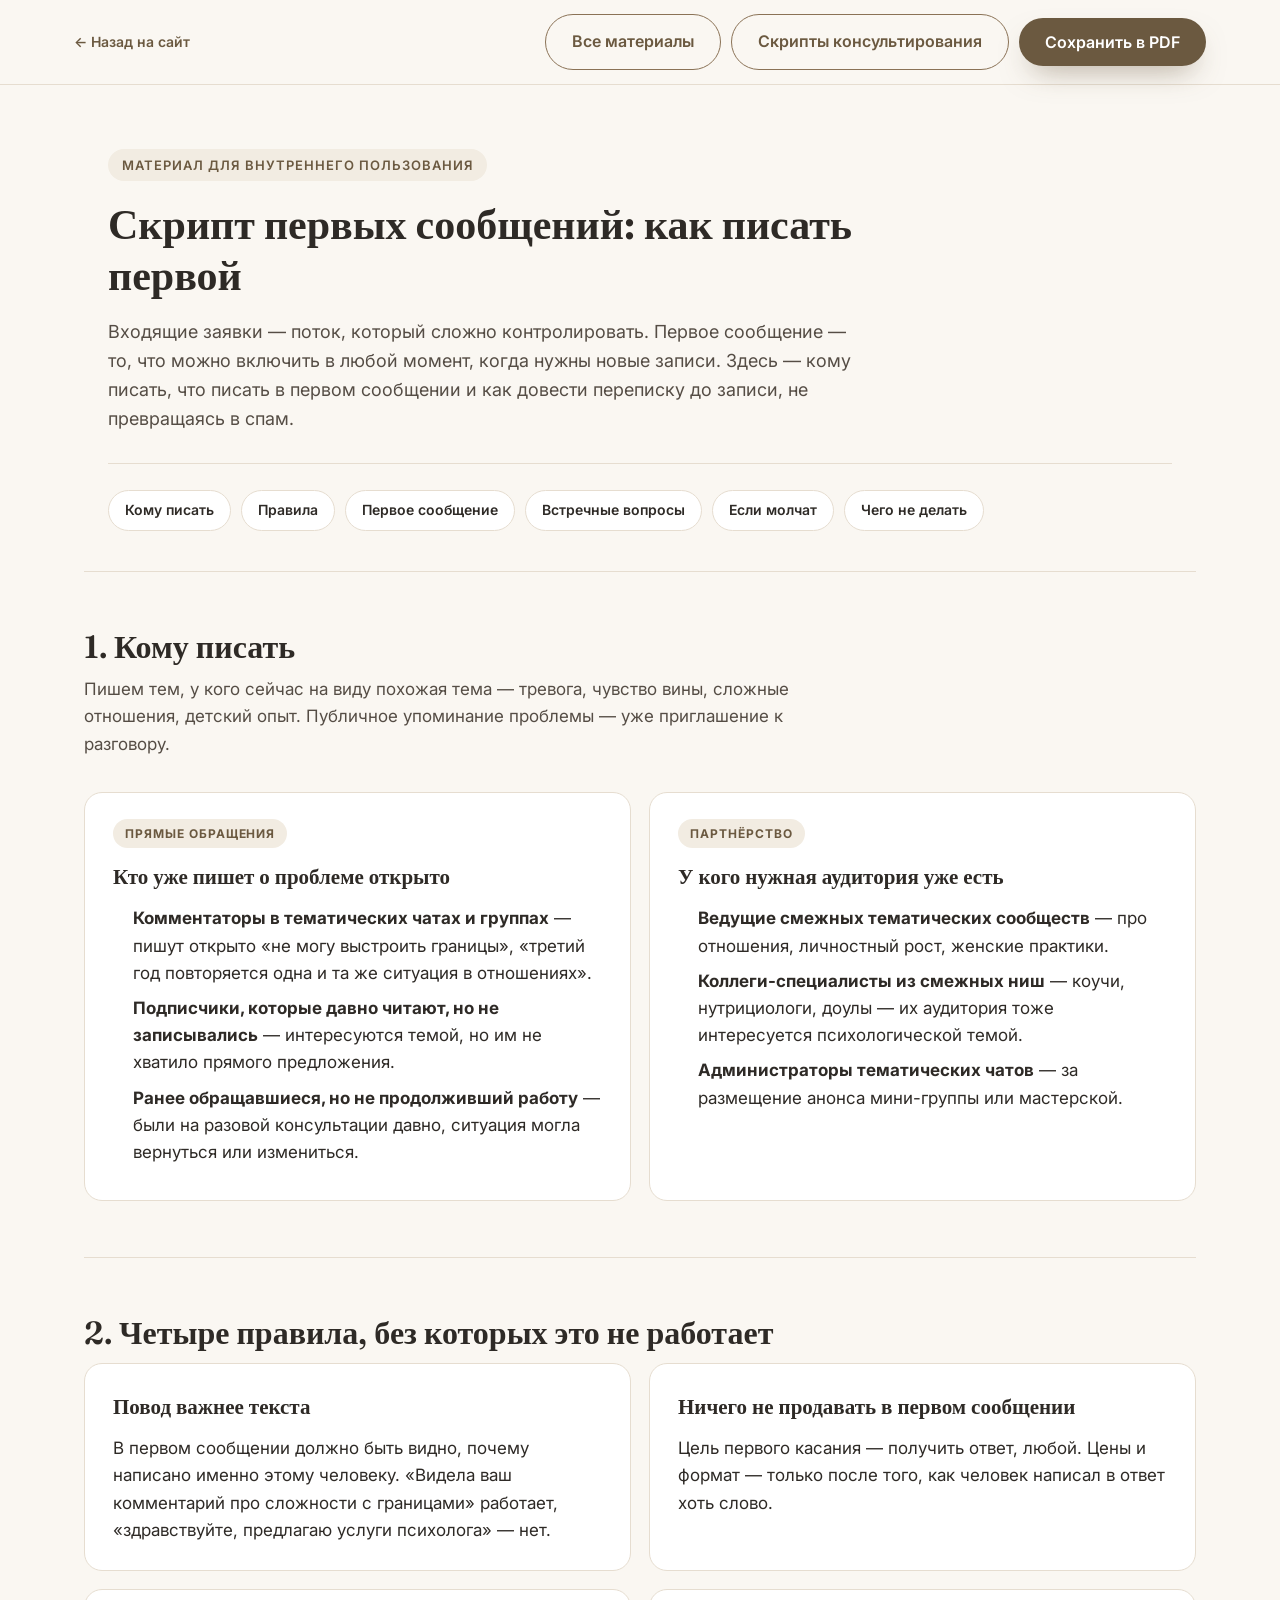
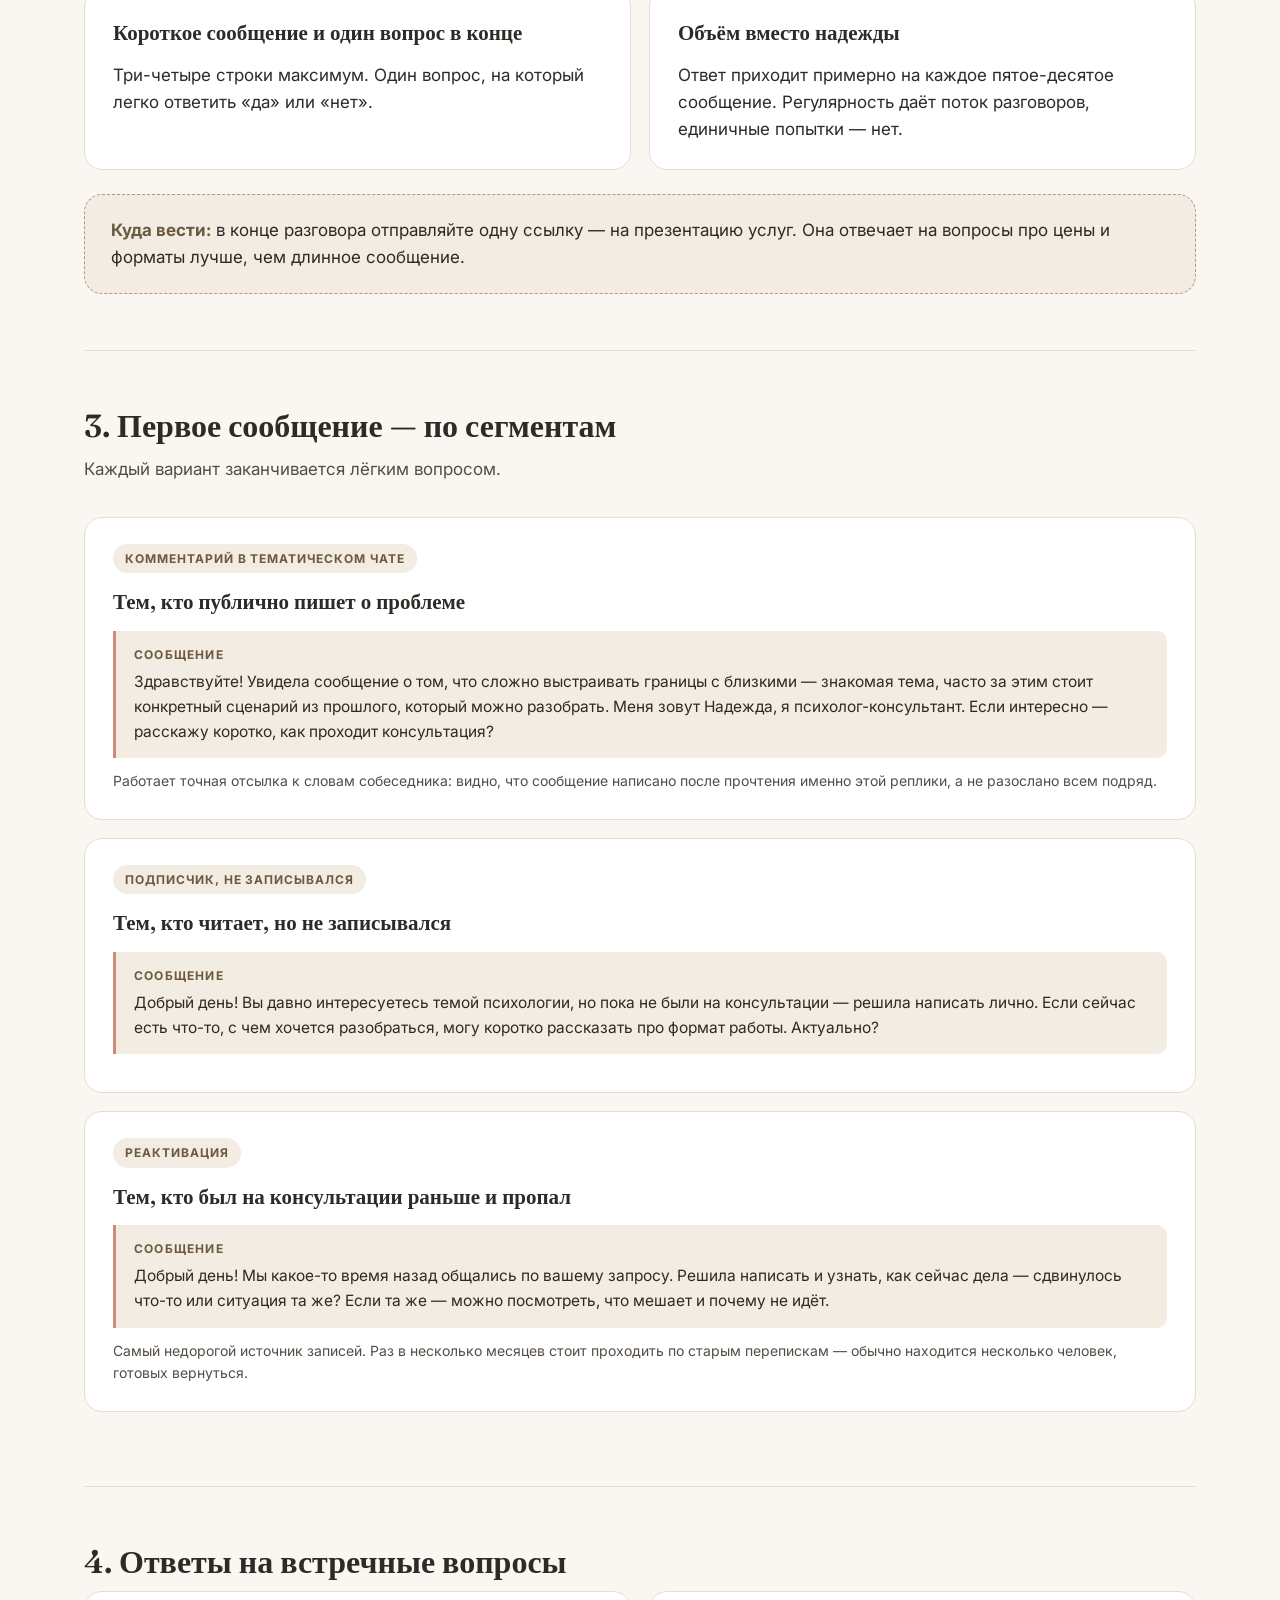
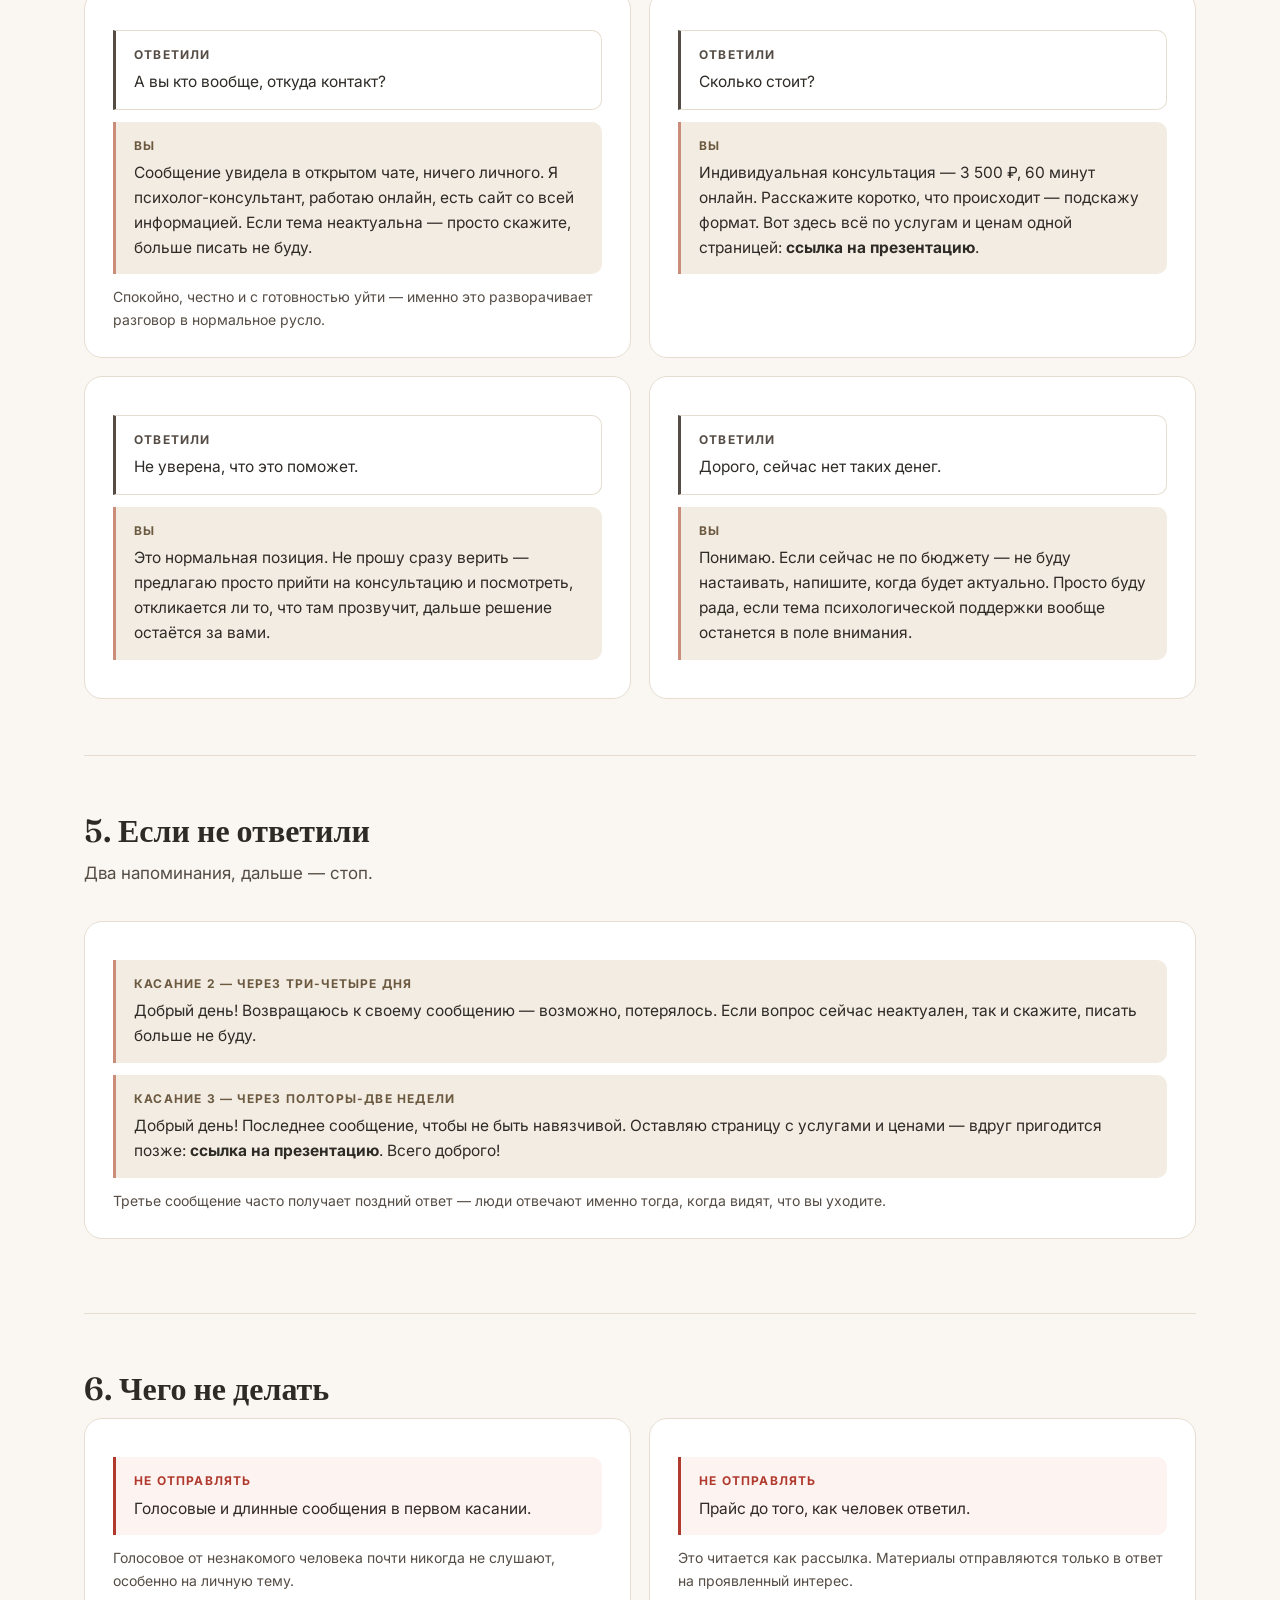
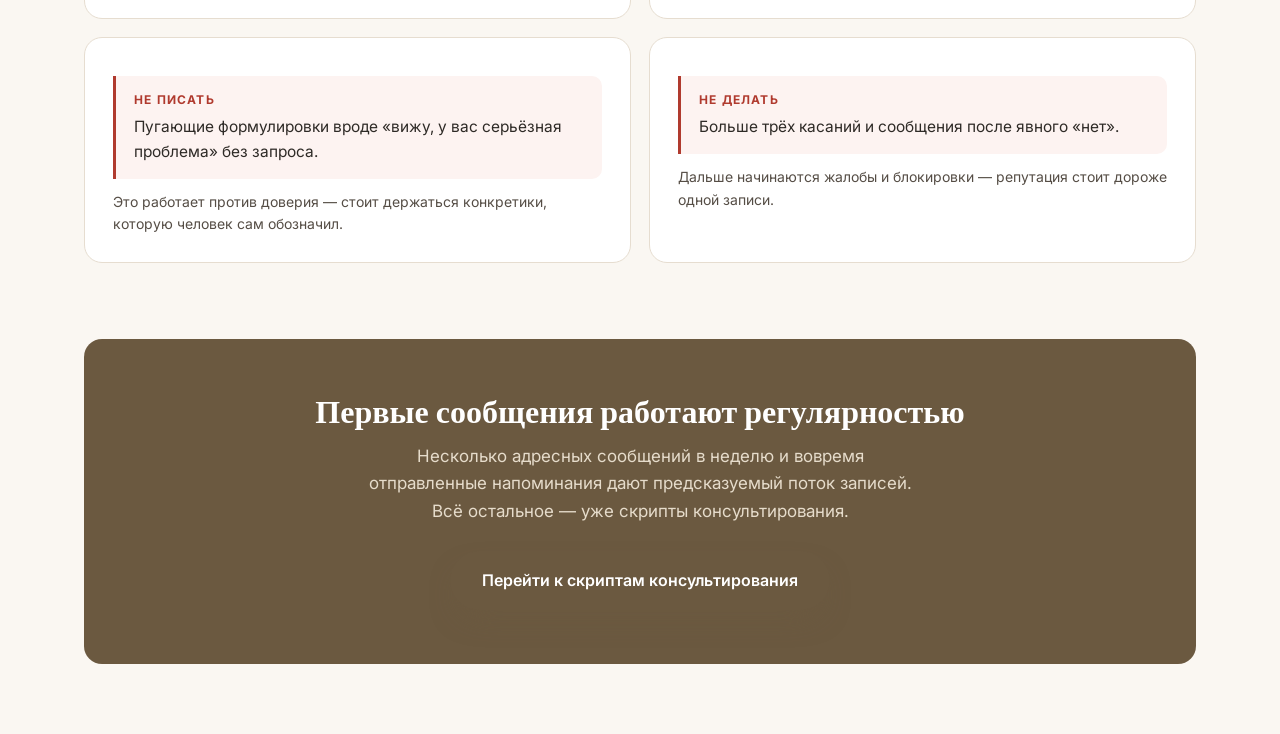
==== commit 7c1418bc: "v2: rework landing per client feedback (new structure, copy, prices, consent page) Co-Authored-By: C" ====
--- a/outreach.html
+++ b/outreach.html
@@ -134,7 +134,7 @@
         <div class="say say--client"><span class="say__who">Ответили</span>А вы кто вообще, откуда контакт?</div>
         <div class="say">
           <span class="say__who">Вы</span>
-          Сообщение увидела в открытом чате, ничего личного. Я психолог-консультант с 5-летним опытом, работаю онлайн, есть сайт со всей информацией. Если тема неактуальна — просто скажите, больше писать не буду.
+          Сообщение увидела в открытом чате, ничего личного. Я психолог-консультант, работаю онлайн, есть сайт со всей информацией. Если тема неактуальна — просто скажите, больше писать не буду.
         </div>
         <p class="card__note">Спокойно, честно и с готовностью уйти — именно это разворачивает разговор в нормальное русло.</p>
       </div>
--- a/styles.css
+++ b/styles.css
@@ -1,10 +1,9 @@
-/* ===== Base ===== */
 :root {
   --clr-bg: #faf7f2;
   --clr-bg-alt: #f2ece2;
   --clr-surface: #ffffff;
   --clr-text: #2e2a26;
-  --clr-text-soft: #6b6259;
+  --clr-text-soft: #554d45;
   --clr-border: #e6ddd0;
   --clr-accent: #8a7256;
   --clr-accent-dark: #6b5940;
@@ -22,6 +21,7 @@
 body {
   margin: 0;
   font-family: var(--font-body);
+  font-size: 17px;
   background: var(--clr-bg);
   color: var(--clr-text);
   line-height: 1.6;
@@ -33,7 +33,8 @@
 h1, h2, h3, h4 { font-family: var(--font-head); font-weight: 600; margin: 0; line-height: 1.2; }
 p { margin: 0; }
 .container { max-width: 1160px; margin: 0 auto; padding: 0 24px; }
-section { padding: 96px 0; }
+section { padding: 84px 0; }
+.center { text-align: center; margin-top: 40px; }
 .section-tag {
   display: inline-block;
   font-size: 13px;
@@ -46,386 +47,214 @@
   margin-bottom: 18px;
   font-weight: 600;
 }
-.section-head { max-width: 680px; margin: 0 auto 56px; text-align: center; }
-.section-head h2 { font-size: clamp(28px, 3.4vw, 40px); margin-bottom: 14px; }
-.section-head p { color: var(--clr-text-soft); font-size: 17px; }
+.section-head { max-width: 720px; margin: 0 auto 44px; text-align: center; }
+.section-head h2 { font-size: clamp(28px, 3.4vw, 40px); }
 
 .btn {
   display: inline-flex;
   align-items: center;
   justify-content: center;
   gap: 8px;
-  padding: 15px 28px;
+  padding: 14px 26px;
   border-radius: 999px;
   font-weight: 600;
-  font-size: 15px;
+  font-size: 16px;
+  font-family: var(--font-body);
   cursor: pointer;
   border: none;
-  transition: transform .18s ease, box-shadow .18s ease, background .18s ease;
-  white-space: nowrap;
-}
+  text-align: center;
+  transition: transform .18s ease, box-shadow .18s ease;
+}
+.btn--lg { padding: 17px 32px; }
 .btn--primary { background: var(--clr-accent-dark); color: #fff; box-shadow: 0 14px 30px -12px rgba(107, 89, 64, .55); }
-.btn--primary:hover { transform: translateY(-2px); box-shadow: 0 18px 36px -12px rgba(107, 89, 64, .6); }
-.btn--ghost { background: transparent; color: var(--clr-accent-dark); border: 1.5px solid var(--clr-border); }
-.btn--ghost:hover { border-color: var(--clr-accent-dark); }
+.btn--primary:hover { transform: translateY(-2px); }
+.btn--ghost { background: transparent; color: var(--clr-accent-dark); border: 1.5px solid var(--clr-accent); }
+.btn--ghost:hover { background: var(--clr-accent-soft); }
+.btn--light { background: #fff; color: var(--clr-accent-dark); }
 .btn--block { width: 100%; }
 
-/* ===== Header ===== */
-.header {
-  position: sticky;
-  top: 0;
-  z-index: 100;
-  background: rgba(250, 247, 242, .85);
-  backdrop-filter: blur(10px);
-  border-bottom: 1px solid transparent;
-  transition: border-color .2s ease, box-shadow .2s ease;
-}
-.header.scrolled { border-color: var(--clr-border); box-shadow: 0 8px 24px -20px rgba(0,0,0,.3); }
-.header__inner {
-  display: flex;
-  align-items: center;
-  justify-content: space-between;
-  gap: 24px;
-  min-width: 0;
-  padding: 18px 24px;
-}
+/* Header */
+.header { position: sticky; top: 0; z-index: 100; background: rgba(250, 247, 242, .92); backdrop-filter: blur(10px); border-bottom: 1px solid transparent; transition: border-color .2s ease; }
+.header.scrolled { border-color: var(--clr-border); }
+.header__inner { display: flex; align-items: center; justify-content: space-between; gap: 24px; min-width: 0; padding: 14px 24px; }
 .logo { flex-shrink: 0; font-family: var(--font-head); font-size: 21px; font-weight: 600; }
 .logo span { color: var(--clr-accent-dark); }
 .nav { display: flex; align-items: center; gap: 28px; }
-.nav a { font-size: 15px; color: var(--clr-text-soft); white-space: nowrap; transition: color .15s ease; }
+.nav a { font-size: 15px; color: var(--clr-text-soft); white-space: nowrap; }
 .nav a:hover { color: var(--clr-accent-dark); }
-.header__actions { display: flex; align-items: center; gap: 16px; flex-shrink: 0; }
-.header__phone { font-size: 15px; font-weight: 600; white-space: nowrap; }
-.burger {
-  display: none;
-  flex-direction: column;
-  gap: 5px;
-  background: none;
-  border: none;
-  cursor: pointer;
-  padding: 6px;
-}
+.header__actions { display: flex; align-items: center; gap: 12px; flex-shrink: 0; }
+.header__actions .btn { padding: 11px 22px; font-size: 15px; }
+.burger { display: none; flex-direction: column; gap: 5px; background: none; border: none; cursor: pointer; padding: 8px; }
 .burger span { width: 24px; height: 2px; background: var(--clr-text); transition: transform .2s ease, opacity .2s ease; }
 .burger.is-open span:nth-child(1) { transform: translateY(7px) rotate(45deg); }
 .burger.is-open span:nth-child(2) { opacity: 0; }
 .burger.is-open span:nth-child(3) { transform: translateY(-7px) rotate(-45deg); }
 
-/* ===== Hero ===== */
-.hero { padding: 76px 0 100px; overflow: hidden; }
-.hero__grid { display: grid; grid-template-columns: 1.1fr .9fr; gap: 64px; align-items: center; }
-.hero__eyebrow {
-  display: inline-flex;
-  align-items: center;
-  gap: 8px;
-  font-size: 13px;
-  font-weight: 600;
-  color: var(--clr-accent-dark);
-  background: var(--clr-accent-soft);
-  padding: 7px 16px;
-  border-radius: 999px;
-  margin-bottom: 22px;
-}
-.hero h1 { font-size: clamp(34px, 4.6vw, 54px); margin-bottom: 22px; }
-.hero h1 em { font-style: normal; color: var(--clr-accent-dark); }
-.hero__lead { font-size: 18px; color: var(--clr-text-soft); max-width: 520px; margin-bottom: 34px; }
-.hero__cta { display: flex; gap: 14px; flex-wrap: wrap; margin-bottom: 44px; }
-.hero__stats { display: flex; gap: 40px; flex-wrap: wrap; }
-.hero__stat b { display: block; font-family: var(--font-head); font-size: 30px; color: var(--clr-accent-dark); }
-.hero__stat span { font-size: 14px; color: var(--clr-text-soft); }
-
-.hero__card {
-  background: var(--clr-surface);
-  border-radius: 24px;
-  padding: 8px;
-  box-shadow: var(--shadow);
-  position: relative;
-}
-.hero__card img { border-radius: 18px; width: 100%; height: 480px; object-fit: cover; }
-.hero__badge {
-  position: absolute;
-  bottom: 26px;
-  left: 26px;
-  right: 26px;
-  background: rgba(255,255,255,.92);
-  backdrop-filter: blur(6px);
-  border-radius: 16px;
-  padding: 16px 18px;
-  display: flex;
-  gap: 14px;
-  align-items: center;
-  box-shadow: 0 12px 30px -18px rgba(0,0,0,.4);
-}
-.hero__badge .ico {
-  width: 42px; height: 42px; border-radius: 12px; flex-shrink: 0;
-  background: var(--clr-accent-soft); display: flex; align-items: center; justify-content: center;
-}
-.hero__badge .ico svg { width: 22px; height: 22px; color: var(--clr-accent-dark); }
-.hero__badge strong { display: block; font-size: 14px; }
-.hero__badge small { color: var(--clr-text-soft); font-size: 13px; }
-
-/* ===== Advantages ===== */
-.adv-grid { display: grid; grid-template-columns: repeat(4, 1fr); gap: 22px; }
-.adv {
-  background: var(--clr-surface);
-  border: 1px solid var(--clr-border);
-  border-radius: var(--radius);
-  padding: 30px 26px;
-}
-.adv .ico {
-  width: 50px; height: 50px; border-radius: 14px;
-  background: var(--clr-accent-soft);
-  display: flex; align-items: center; justify-content: center;
-  margin-bottom: 18px;
-}
-.adv .ico svg { width: 24px; height: 24px; color: var(--clr-accent-dark); }
-.adv h3 { font-size: 18px; margin-bottom: 10px; }
-.adv p { color: var(--clr-text-soft); font-size: 14.5px; }
-
-/* ===== About ===== */
+/* Photo placeholders / real photos */
+.photo { border-radius: 24px; overflow: hidden; box-shadow: var(--shadow); background: linear-gradient(145deg, var(--clr-accent-soft), var(--clr-rose-soft)); position: relative; display: flex; align-items: center; justify-content: center; }
+.photo img { width: 100%; height: 100%; object-fit: cover; }
+.photo__mark { font-family: var(--font-head); font-size: 120px; color: var(--clr-accent); opacity: .5; }
+.photo--hero { min-height: 480px; }
+.photo--about { min-height: 440px; }
+
+/* Hero */
+.hero { padding: 64px 0 80px; }
+.hero__grid { display: grid; grid-template-columns: 1.1fr .9fr; gap: 56px; align-items: center; }
+.hero__eyebrow { display: inline-block; font-size: 14px; font-weight: 600; color: var(--clr-accent-dark); background: var(--clr-accent-soft); padding: 7px 16px; border-radius: 999px; margin-bottom: 20px; }
+.hero h1 { font-size: clamp(34px, 4.6vw, 54px); margin-bottom: 20px; }
+.hero__lead { font-size: 22px; line-height: 1.45; margin-bottom: 14px; }
+.hero__sub { color: var(--clr-text-soft); font-size: 18px; margin-bottom: 22px; }
+.hero__price { display: flex; flex-wrap: wrap; gap: 8px; margin-bottom: 28px; }
+.hero__price span { background: var(--clr-surface); border: 1px solid var(--clr-border); border-radius: 999px; padding: 8px 16px; font-weight: 600; font-size: 16px; }
+.hero__price span:last-child { background: var(--clr-accent-dark); color: #fff; border-color: var(--clr-accent-dark); }
+.hero__cta { display: flex; gap: 14px; flex-wrap: wrap; }
+
+/* Recognition */
+.recog { background: var(--clr-bg-alt); }
+.recog__list { display: grid; grid-template-columns: repeat(2, 1fr); gap: 16px; max-width: 980px; margin: 0 auto; }
+.recog__item { background: var(--clr-surface); border: 1px solid var(--clr-border); border-radius: 16px; padding: 20px 22px 20px 54px; position: relative; font-size: 17px; }
+.recog__item::before { content: ''; position: absolute; left: 22px; top: 27px; width: 12px; height: 12px; border-radius: 50%; background: var(--clr-rose); }
+.recog__item--wide { grid-column: 1 / -1; background: var(--clr-rose-soft); border-color: var(--clr-rose); }
+
+/* Work */
+.work__grid { display: grid; grid-template-columns: repeat(4, 1fr); gap: 18px; }
+.work__card { background: var(--clr-surface); border: 1px solid var(--clr-border); border-radius: var(--radius); padding: 26px 22px; }
+.work__card h3 { font-size: 20px; margin-bottom: 10px; }
+.work__card p { font-size: 16px; color: var(--clr-text-soft); }
+
+/* About */
 .about { background: var(--clr-bg-alt); }
-.about__grid { display: grid; grid-template-columns: .8fr 1.2fr; gap: 60px; align-items: center; }
-.about__photo { border-radius: 24px; overflow: hidden; box-shadow: var(--shadow); }
-.about__photo img { height: 460px; object-fit: cover; }
+.about__grid { display: grid; grid-template-columns: .8fr 1.2fr; gap: 56px; align-items: center; }
 .about h2 { font-size: clamp(26px, 3vw, 36px); margin-bottom: 18px; }
-.about p { color: var(--clr-text-soft); font-size: 16px; margin-bottom: 16px; }
-.cred-list { margin-top: 26px; display: grid; gap: 14px; }
-.cred-item { display: flex; gap: 14px; align-items: flex-start; background: var(--clr-surface); border: 1px solid var(--clr-border); border-radius: 14px; padding: 16px 18px; }
-.cred-item .ico { width: 34px; height: 34px; border-radius: 10px; background: var(--clr-accent-soft); display: flex; align-items: center; justify-content: center; flex-shrink: 0; }
-.cred-item .ico svg { width: 18px; height: 18px; color: var(--clr-accent-dark); }
-.cred-item span { font-size: 14.5px; color: var(--clr-text); }
-
-/* ===== Themes ===== */
-.themes-grid { display: grid; grid-template-columns: repeat(4, 1fr); gap: 14px; }
-.theme-chip {
-  background: var(--clr-surface);
-  border: 1px solid var(--clr-border);
-  border-radius: 14px;
-  padding: 18px;
-  text-align: center;
-  font-size: 14.5px;
-  font-weight: 500;
-  transition: border-color .15s ease, transform .15s ease;
-}
-.theme-chip:hover { border-color: var(--clr-accent); transform: translateY(-3px); }
-
-/* ===== Services ===== */
-.services { background: var(--clr-bg-alt); }
-.srv-grid { display: grid; grid-template-columns: repeat(2, 1fr); gap: 22px; }
-.srv {
-  background: var(--clr-surface);
-  border-radius: var(--radius);
-  border: 1px solid var(--clr-border);
-  padding: 30px;
-  display: flex;
-  flex-direction: column;
-  gap: 12px;
-}
-.srv.is-featured { border-color: var(--clr-accent); background: linear-gradient(180deg, #fff, var(--clr-rose-soft)); position: relative; }
-.srv.is-featured::before {
-  content: 'Популярно';
-  position: absolute; top: -12px; left: 26px;
-  background: var(--clr-rose); color: #fff; font-size: 12px; font-weight: 600;
-  padding: 5px 14px; border-radius: 999px;
-}
-.srv__top { display: flex; justify-content: space-between; align-items: flex-start; gap: 14px; }
-.srv h3 { font-size: 19px; }
-.srv__price { font-family: var(--font-head); font-size: 22px; color: var(--clr-accent-dark); white-space: nowrap; }
-.srv__meta { font-size: 13.5px; color: var(--clr-text-soft); }
-.srv p.desc { color: var(--clr-text-soft); font-size: 14.5px; }
-.srv ul { display: grid; gap: 8px; margin-top: 4px; }
-.srv ul li { font-size: 14px; color: var(--clr-text-soft); padding-left: 20px; position: relative; }
-.srv ul li::before { content: ''; position: absolute; left: 0; top: 8px; width: 6px; height: 6px; border-radius: 50%; background: var(--clr-accent); }
-
-/* ===== Packages ===== */
-.pkg-grid { display: grid; grid-template-columns: repeat(2, 1fr); gap: 22px; }
-.pkg {
-  background: var(--clr-surface);
-  border: 1px solid var(--clr-border);
-  border-radius: var(--radius);
-  padding: 30px;
-  text-align: center;
-}
-.pkg h3 { font-size: 18px; margin-bottom: 6px; }
-.pkg .price { font-family: var(--font-head); font-size: 32px; color: var(--clr-accent-dark); margin: 12px 0 4px; }
-.pkg .save { font-size: 13.5px; color: var(--clr-rose); font-weight: 600; margin-bottom: 16px; }
-
-/* ===== Groups ===== */
-.groups { background: var(--clr-bg-alt); }
-.group-grid { display: grid; grid-template-columns: repeat(2, 1fr); gap: 22px; }
-.group-card { background: var(--clr-surface); border-radius: var(--radius); border: 1px solid var(--clr-border); padding: 30px; }
-.group-card h3 { font-size: 19px; margin-bottom: 10px; }
-.group-card p { color: var(--clr-text-soft); font-size: 14.5px; margin-bottom: 16px; }
-.group-card .price-row { display: flex; justify-content: space-between; align-items: center; padding-top: 16px; border-top: 1px solid var(--clr-border); }
-.group-card .price-row b { font-family: var(--font-head); font-size: 22px; color: var(--clr-accent-dark); }
-.themes-inline { display: flex; flex-wrap: wrap; gap: 8px; margin-bottom: 16px; }
-.themes-inline span { background: var(--clr-accent-soft); color: var(--clr-accent-dark); font-size: 12.5px; padding: 5px 12px; border-radius: 999px; }
-
-/* ===== Program ===== */
-.program {
-  background: linear-gradient(135deg, var(--clr-accent-dark), #4d4030);
-  color: #fff;
-  border-radius: 28px;
-  margin: 0 24px;
-  padding: 64px 48px;
-}
-.program-wrap { max-width: 1160px; margin: 0 auto; }
-.program__head { display: flex; justify-content: space-between; align-items: flex-end; gap: 24px; margin-bottom: 48px; flex-wrap: wrap; }
-.program__head .section-tag { background: rgba(255,255,255,.14); color: #f4ead9; }
-.program__head h2 { color: #fff; font-size: clamp(26px, 3vw, 36px); max-width: 560px; }
-.program__price { text-align: right; }
-.program__price b { font-family: var(--font-head); font-size: 34px; display: block; }
-.program__price span { font-size: 14px; color: #d8ccb8; }
-.program-steps { display: grid; grid-template-columns: repeat(4, 1fr); gap: 20px; margin-bottom: 40px; }
-.p-step { background: rgba(255,255,255,.08); border: 1px solid rgba(255,255,255,.14); border-radius: 16px; padding: 24px 20px; }
-.p-step .num { font-family: var(--font-head); font-size: 26px; color: #f0d9c0; margin-bottom: 12px; }
-.p-step h4 { color: #fff; font-size: 16px; margin-bottom: 10px; }
-.p-step ul { display: grid; gap: 6px; }
-.p-step ul li { font-size: 13px; color: #d8ccb8; padding-left: 14px; position: relative; }
-.p-step ul li::before { content: '—'; position: absolute; left: 0; }
-.program__foot { display: flex; justify-content: space-between; align-items: center; gap: 24px; flex-wrap: wrap; }
-.program__foot p { color: #d8ccb8; max-width: 520px; font-size: 14.5px; }
-
-/* ===== Process ===== */
-.process-grid { display: grid; grid-template-columns: repeat(5, 1fr); gap: 18px; }
-.p-item { text-align: center; }
-.p-item .circle {
-  width: 56px; height: 56px; border-radius: 50%;
-  background: var(--clr-accent-soft); color: var(--clr-accent-dark);
-  display: flex; align-items: center; justify-content: center;
-  font-family: var(--font-head); font-size: 20px; font-weight: 600;
-  margin: 0 auto 16px;
-}
-.p-item h4 { font-size: 15.5px; margin-bottom: 8px; }
-.p-item p { font-size: 13.5px; color: var(--clr-text-soft); }
-
-/* ===== FAQ ===== */
+.about p { color: var(--clr-text-soft); margin-bottom: 14px; }
+.about .btn { margin-top: 10px; }
+
+/* Education */
+.edu { padding: 72px 0; }
+.edu__wrap { max-width: 860px; }
+.edu h2 { font-size: clamp(26px, 3vw, 34px); margin-bottom: 24px; }
+.edu__list { display: grid; gap: 12px; }
+.edu__list li { background: var(--clr-surface); border: 1px solid var(--clr-border); border-radius: 14px; padding: 16px 20px; }
+
+/* How */
+.how { background: var(--clr-bg-alt); }
+.how__grid { display: grid; grid-template-columns: repeat(4, 1fr); gap: 18px; }
+.how__step { background: var(--clr-surface); border: 1px solid var(--clr-border); border-radius: var(--radius); padding: 26px 22px; }
+.how__num { display: flex; align-items: center; justify-content: center; width: 44px; height: 44px; border-radius: 50%; background: var(--clr-accent-dark); color: #fff; font-family: var(--font-head); font-size: 20px; margin-bottom: 16px; }
+.how__step h3 { font-size: 19px; margin-bottom: 8px; }
+.how__step p { color: var(--clr-text-soft); font-size: 16px; }
+.how__note { text-align: center; max-width: 640px; margin: 32px auto 0; color: var(--clr-text-soft); }
+
+/* Formats */
+.fmt__grid { display: grid; grid-template-columns: 1.2fr 1fr 1fr; gap: 20px; align-items: stretch; }
+.fmt { background: var(--clr-surface); border: 1px solid var(--clr-border); border-radius: var(--radius); padding: 30px 26px; display: flex; flex-direction: column; gap: 12px; }
+.fmt--main { border: 2px solid var(--clr-accent); background: linear-gradient(180deg, #fff, var(--clr-rose-soft)); }
+.fmt h3 { font-size: 21px; }
+.fmt__price { font-family: var(--font-head); font-size: 28px; color: var(--clr-accent-dark); }
+.fmt__price small { font-family: var(--font-body); font-size: 15px; color: var(--clr-text-soft); }
+.fmt p { color: var(--clr-text-soft); font-size: 16px; }
+.fmt .btn { margin-top: auto; align-self: flex-start; }
+
+/* Packages */
+.pkgs { background: var(--clr-bg-alt); }
+.pkg__grid { display: grid; grid-template-columns: repeat(2, 1fr); gap: 20px; max-width: 760px; margin: 0 auto; }
+.pkg { background: var(--clr-surface); border: 1px solid var(--clr-border); border-radius: var(--radius); padding: 28px; text-align: center; }
+.pkg h3 { font-size: 20px; }
+.pkg__price { font-family: var(--font-head); font-size: 32px; color: var(--clr-accent-dark); margin: 10px 0 4px; }
+.pkg__meta { color: var(--clr-text-soft); font-size: 15px; }
+
+/* Program */
+.program { background: linear-gradient(135deg, var(--clr-accent-dark), #4d4030); color: #fff; border-radius: 28px; margin: 40px 24px; padding: 64px 40px; }
+.program__wrap { max-width: 1100px; margin: 0 auto; }
+.program__head { max-width: 720px; margin-bottom: 36px; }
+.program__head .section-tag { background: rgba(255,255,255,.16); color: #f4ead9; }
+.program h2 { color: #fff; font-size: clamp(30px, 4vw, 44px); margin-bottom: 14px; }
+.program__lead { font-size: 20px; margin-bottom: 10px; }
+.program__meta { color: #e6dccb; margin-bottom: 16px; }
+.program__price { font-family: var(--font-head); font-size: 28px; }
+.program__steps { display: grid; grid-template-columns: repeat(4, 1fr); gap: 16px; }
+.p-step { background: rgba(255,255,255,.1); border: 1px solid rgba(255,255,255,.2); border-radius: 16px; padding: 22px 20px; }
+.p-step__num { display: block; font-family: var(--font-head); font-size: 28px; color: #f0d9c0; margin-bottom: 8px; }
+.p-step h3 { color: #fff; font-size: 18px; margin-bottom: 8px; }
+.p-step p { color: #eadfcd; font-size: 16px; }
+
+/* Groups */
+.groups__wrap { max-width: 760px; text-align: center; }
+.groups h2 { font-size: clamp(26px, 3vw, 34px); margin-bottom: 14px; }
+.groups p { color: var(--clr-text-soft); margin-bottom: 10px; }
+.groups .btn { margin-top: 18px; }
+
+/* FAQ */
 .faq { background: var(--clr-bg-alt); }
-.faq__list { max-width: 780px; margin: 0 auto; display: grid; gap: 12px; }
-.faq__item {
-  background: var(--clr-surface);
-  border: 1px solid var(--clr-border);
-  border-radius: 14px;
-  padding: 6px 22px;
-}
-.faq__item summary {
-  cursor: pointer;
-  padding: 18px 0;
-  font-weight: 600;
-  font-size: 15.5px;
-  list-style: none;
-  display: flex;
-  justify-content: space-between;
-  align-items: center;
-  gap: 16px;
-}
+.faq__list { max-width: 800px; margin: 0 auto; display: grid; gap: 12px; }
+.faq__item { background: var(--clr-surface); border: 1px solid var(--clr-border); border-radius: 14px; padding: 4px 22px; }
+.faq__item summary { cursor: pointer; padding: 18px 0; font-weight: 600; font-size: 17px; list-style: none; display: flex; justify-content: space-between; align-items: center; gap: 16px; }
 .faq__item summary::-webkit-details-marker { display: none; }
-.faq__item summary::after { content: '+'; font-size: 22px; color: var(--clr-accent-dark); flex-shrink: 0; transition: transform .2s ease; }
+.faq__item summary::after { content: '+'; font-size: 24px; color: var(--clr-accent-dark); flex-shrink: 0; transition: transform .2s ease; }
 .faq__item[open] summary::after { transform: rotate(45deg); }
-.faq__item p { padding-bottom: 20px; color: var(--clr-text-soft); font-size: 14.5px; }
-
-/* ===== Form ===== */
-.form-section { padding: 96px 0; }
-.form-grid { display: grid; grid-template-columns: 1fr 1fr; gap: 40px; align-items: stretch; }
-.form-card {
-  background: var(--clr-surface);
-  border: 1px solid var(--clr-border);
-  border-radius: 24px;
-  padding: 40px;
-  box-shadow: var(--shadow);
-}
-.form-card h2 { font-size: 26px; margin-bottom: 10px; }
-.form-card > p { color: var(--clr-text-soft); margin-bottom: 26px; font-size: 15px; }
-.field { margin-bottom: 16px; }
-.field label { display: block; font-size: 13.5px; font-weight: 600; margin-bottom: 7px; }
-.field input, .field select, .field textarea {
-  width: 100%;
-  padding: 13px 16px;
-  border-radius: 12px;
-  border: 1.5px solid var(--clr-border);
-  font-family: var(--font-body);
-  font-size: 14.5px;
-  background: var(--clr-bg);
-  color: var(--clr-text);
-}
-.field input:focus, .field select:focus, .field textarea:focus { outline: none; border-color: var(--clr-accent); }
-.field textarea { resize: vertical; min-height: 90px; }
-.form-note { font-size: 12.5px; color: var(--clr-text-soft); margin-top: 14px; text-align: center; }
-.map-wrap { border-radius: 24px; overflow: hidden; border: 1px solid var(--clr-border); box-shadow: var(--shadow); }
-.map-wrap iframe { width: 100%; height: 100%; min-height: 420px; border: 0; }
-.map-info { padding: 24px; background: var(--clr-surface); }
-.map-info h3 { font-size: 17px; margin-bottom: 14px; }
-.contact-line { display: flex; align-items: center; gap: 12px; padding: 8px 0; font-size: 14.5px; }
-.contact-line .ico { width: 32px; height: 32px; border-radius: 9px; background: var(--clr-accent-soft); display: flex; align-items: center; justify-content: center; flex-shrink: 0; }
-.contact-line .ico svg { width: 16px; height: 16px; color: var(--clr-accent-dark); }
-
-/* ===== Footer ===== */
-.footer { background: #2e2a26; color: #d8d1c6; padding: 64px 0 28px; }
-.footer__grid { display: grid; grid-template-columns: 1.4fr 1fr 1fr; gap: 40px; margin-bottom: 40px; }
-.footer .logo { color: #fff; margin-bottom: 14px; }
-.footer .logo span { color: #e0c9a6; }
-.footer p { color: #a89f92; font-size: 14px; max-width: 320px; }
-.footer h4 { color: #fff; font-size: 15px; margin-bottom: 16px; }
-.footer ul { display: grid; gap: 10px; }
-.footer a { color: #a89f92; font-size: 14px; transition: color .15s ease; }
+.faq__item p { padding-bottom: 20px; color: var(--clr-text-soft); }
+
+/* Form */
+.form-wrap { display: grid; grid-template-columns: .9fr 1.1fr; gap: 48px; align-items: center; }
+.form-intro h2 { font-size: clamp(28px, 3.4vw, 40px); margin-bottom: 16px; }
+.form-intro p { color: var(--clr-text-soft); font-size: 18px; }
+.form-card { background: var(--clr-surface); border: 1px solid var(--clr-border); border-radius: 24px; padding: 36px; box-shadow: var(--shadow); }
+.field { margin-bottom: 18px; border: none; padding: 0; }
+.field label, .field legend { display: block; font-size: 15px; font-weight: 600; margin-bottom: 8px; padding: 0; }
+.field label small { font-weight: 400; color: var(--clr-text-soft); }
+.field input[type="text"], .field textarea { width: 100%; padding: 15px 16px; border-radius: 12px; border: 1.5px solid var(--clr-border); font-family: var(--font-body); font-size: 17px; background: var(--clr-bg); color: var(--clr-text); }
+.field input[type="text"]:focus, .field textarea:focus { outline: none; border-color: var(--clr-accent); }
+.field textarea { resize: vertical; }
+.field--radios .radio { display: flex; align-items: center; gap: 12px; padding: 14px 16px; border: 1.5px solid var(--clr-border); border-radius: 12px; margin-bottom: 8px; cursor: pointer; font-weight: 500; font-size: 16px; background: var(--clr-bg); }
+.field--radios .radio input { width: 20px; height: 20px; accent-color: var(--clr-accent-dark); flex-shrink: 0; }
+.field--radios .radio:has(input:checked) { border-color: var(--clr-accent-dark); background: var(--clr-accent-soft); }
+.form-note { margin-top: 14px; text-align: center; font-weight: 600; color: var(--clr-accent-dark); min-height: 1px; }
+.form-consent { margin-top: 12px; font-size: 14px; color: var(--clr-text-soft); text-align: center; }
+.form-consent a { text-decoration: underline; }
+
+/* Footer */
+.footer { background: #2e2a26; color: #d8d1c6; padding: 48px 0 28px; }
+.footer__top { display: flex; justify-content: space-between; gap: 24px; flex-wrap: wrap; margin-bottom: 28px; }
+.footer__name { font-family: var(--font-head); font-size: 22px; color: #fff; margin-bottom: 6px; }
+.footer__links { display: flex; gap: 22px; align-items: flex-start; }
+.footer a { color: #d8d1c6; font-size: 15px; }
 .footer a:hover { color: #fff; }
-.footer__bottom { border-top: 1px solid rgba(255,255,255,.1); padding-top: 22px; display: flex; justify-content: space-between; gap: 16px; flex-wrap: wrap; font-size: 13px; color: #8a8175; }
-
-/* ===== FAB ===== */
-.fab {
-  position: fixed;
-  bottom: 26px;
-  right: 26px;
-  z-index: 90;
-  width: 58px; height: 58px;
-  border-radius: 50%;
-  background: var(--clr-accent-dark);
-  display: flex; align-items: center; justify-content: center;
-  box-shadow: 0 14px 30px -12px rgba(107,89,64,.6);
-  transition: transform .18s ease;
-}
-.fab:hover { transform: scale(1.06); }
-.fab svg { width: 26px; height: 26px; color: #fff; }
-
-/* ===== Reveal ===== */
-.reveal { opacity: 0; transform: translateY(24px); transition: opacity .6s ease, transform .6s ease; }
-.reveal.is-visible { opacity: 1; transform: translateY(0); }
-
-/* ===== Breakpoints ===== */
+.footer__bottom { border-top: 1px solid rgba(255,255,255,.12); padding-top: 20px; display: flex; gap: 24px; flex-wrap: wrap; }
+
+/* Reveal */
+.reveal { opacity: 0; transform: translateY(20px); transition: opacity .6s ease, transform .6s ease; }
+.reveal.is-visible { opacity: 1; transform: none; }
+
 @media (max-width: 1180px) {
   .nav { gap: 20px; }
   .nav a { font-size: 14px; }
 }
 @media (max-width: 1100px) {
-  .nav { display: none; position: absolute; top: 100%; left: 0; right: 0; background: var(--clr-surface); flex-direction: column; align-items: stretch; padding: 12px 24px 20px; border-bottom: 1px solid var(--clr-border); gap: 4px; }
+  .nav { display: none; position: absolute; top: 100%; left: 0; right: 0; background: var(--clr-surface); flex-direction: column; align-items: stretch; padding: 12px 24px 20px; border-bottom: 1px solid var(--clr-border); gap: 0; }
   .nav.is-open { display: flex; }
-  .nav a { padding: 12px 0; border-bottom: 1px solid var(--clr-border); }
+  .nav a { padding: 14px 0; border-bottom: 1px solid var(--clr-border); font-size: 17px; }
   .nav a:last-child { border-bottom: none; }
   .burger { display: flex; }
-  .adv-grid { grid-template-columns: repeat(2, 1fr); }
-  .themes-grid { grid-template-columns: repeat(2, 1fr); }
-  .srv-grid, .pkg-grid, .group-grid { grid-template-columns: 1fr; }
-  .process-grid { grid-template-columns: repeat(2, 1fr); }
-  .program-steps { grid-template-columns: repeat(2, 1fr); }
-  .footer__grid { grid-template-columns: 1fr 1fr; }
+  .work__grid { grid-template-columns: repeat(2, 1fr); }
+  .how__grid, .program__steps { grid-template-columns: repeat(2, 1fr); }
+  .fmt__grid { grid-template-columns: 1fr; }
 }
 @media (max-width: 900px) {
-  .hero__grid { grid-template-columns: 1fr; }
-  .hero__card { order: -1; }
-  .hero__card img { height: 340px; }
-  .about__grid { grid-template-columns: 1fr; }
-  .about__photo img { height: 320px; }
-  .form-grid { grid-template-columns: 1fr; }
-  .map-wrap iframe { min-height: 300px; }
-  .program { margin: 0 16px; padding: 44px 26px; }
-  .program__foot { flex-direction: column; align-items: flex-start; }
+  .hero__grid, .about__grid, .form-wrap { grid-template-columns: 1fr; }
+  .photo--hero { min-height: 340px; }
+  .photo--about { min-height: 320px; }
+  .program { margin: 24px 16px; padding: 44px 24px; }
+  .recog__list { grid-template-columns: 1fr; }
 }
 @media (max-width: 560px) {
-  .header__phone { display: none; }
-  .hero__stats { gap: 24px; }
-  .adv-grid, .footer__grid { grid-template-columns: 1fr; }
-  .process-grid, .program-steps { grid-template-columns: 1fr; }
-  section { padding: 64px 0; }
-  .form-card { padding: 26px; }
+  body { font-size: 17px; }
+  section { padding: 56px 0; }
+  .hero { padding: 36px 0 48px; }
+  .hero__lead { font-size: 20px; }
+  .hero__cta .btn, .groups .btn, .about .btn { width: 100%; }
+  .work__grid, .how__grid, .program__steps, .pkg__grid { grid-template-columns: 1fr; }
+  .form-card { padding: 22px; }
+  .header__actions .btn { padding: 10px 16px; }
 }
 @media (max-width: 380px) {
   .logo .suffix { display: none; }
